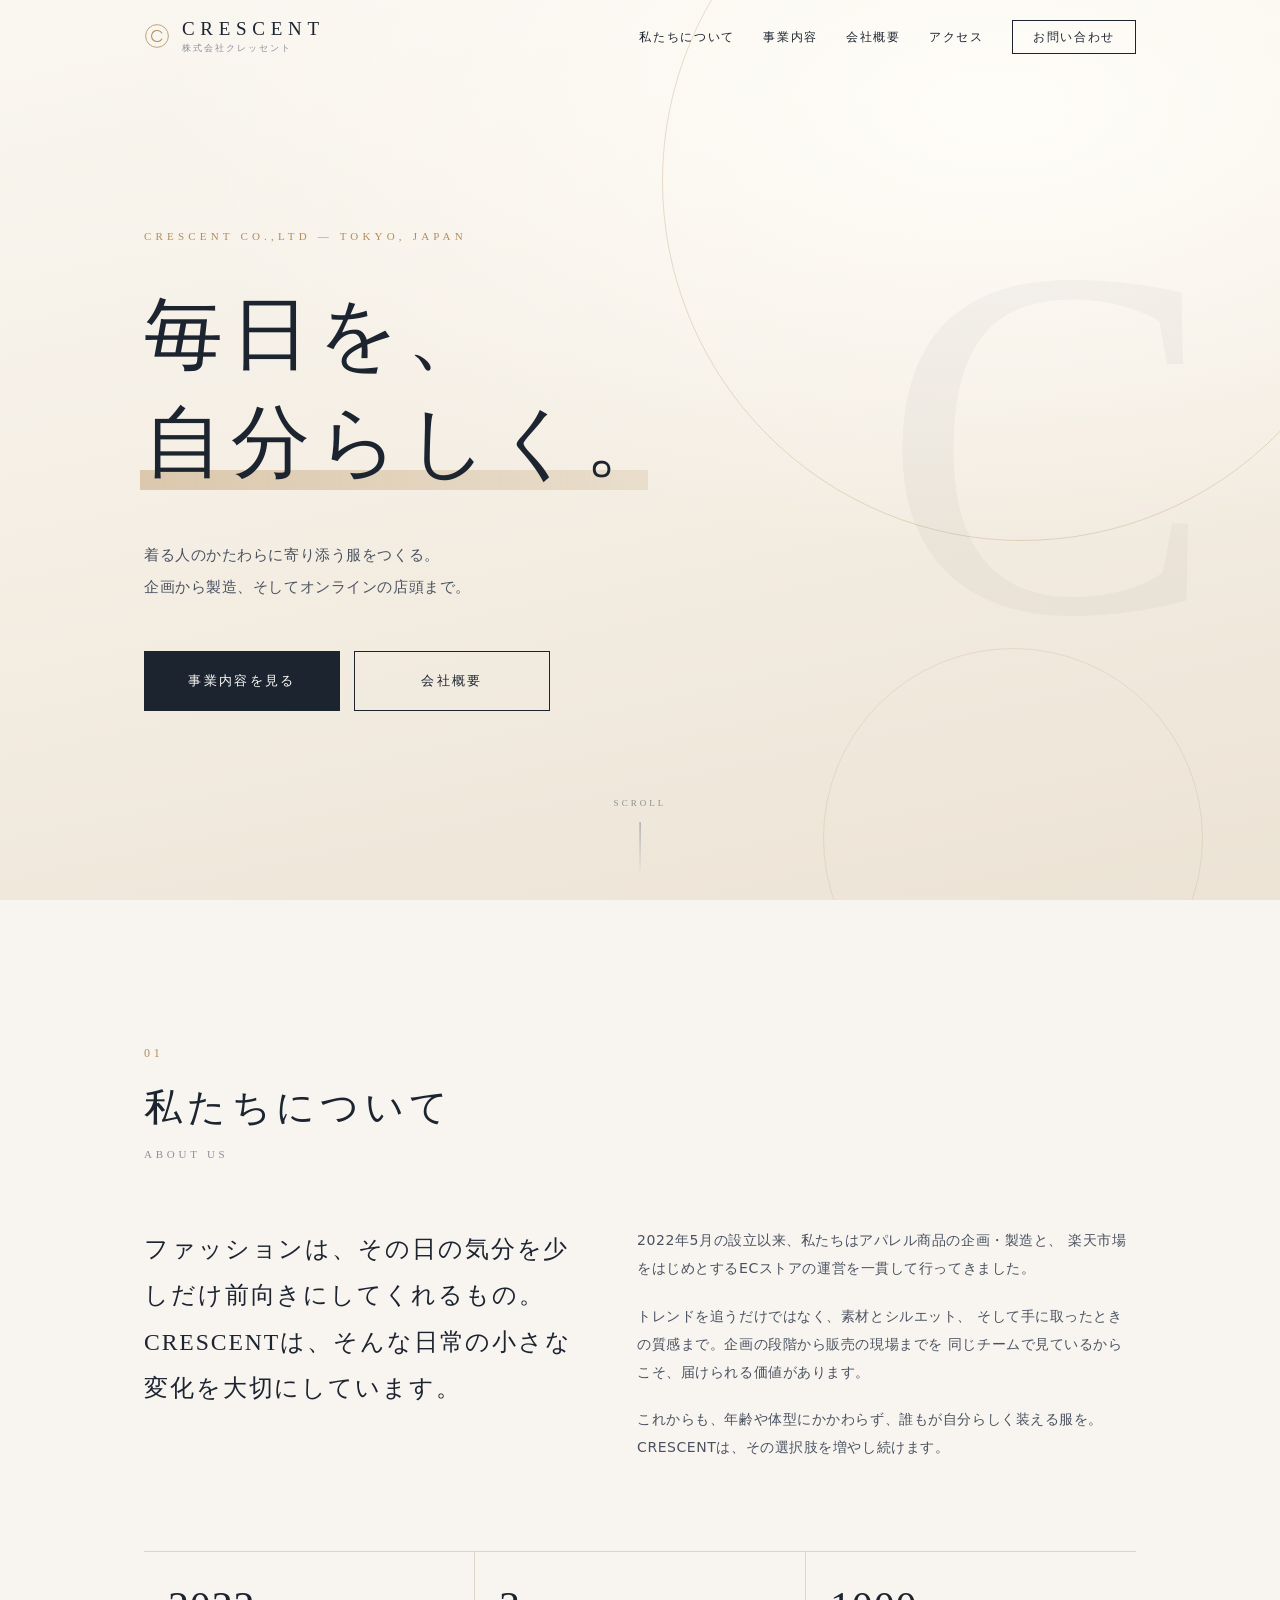
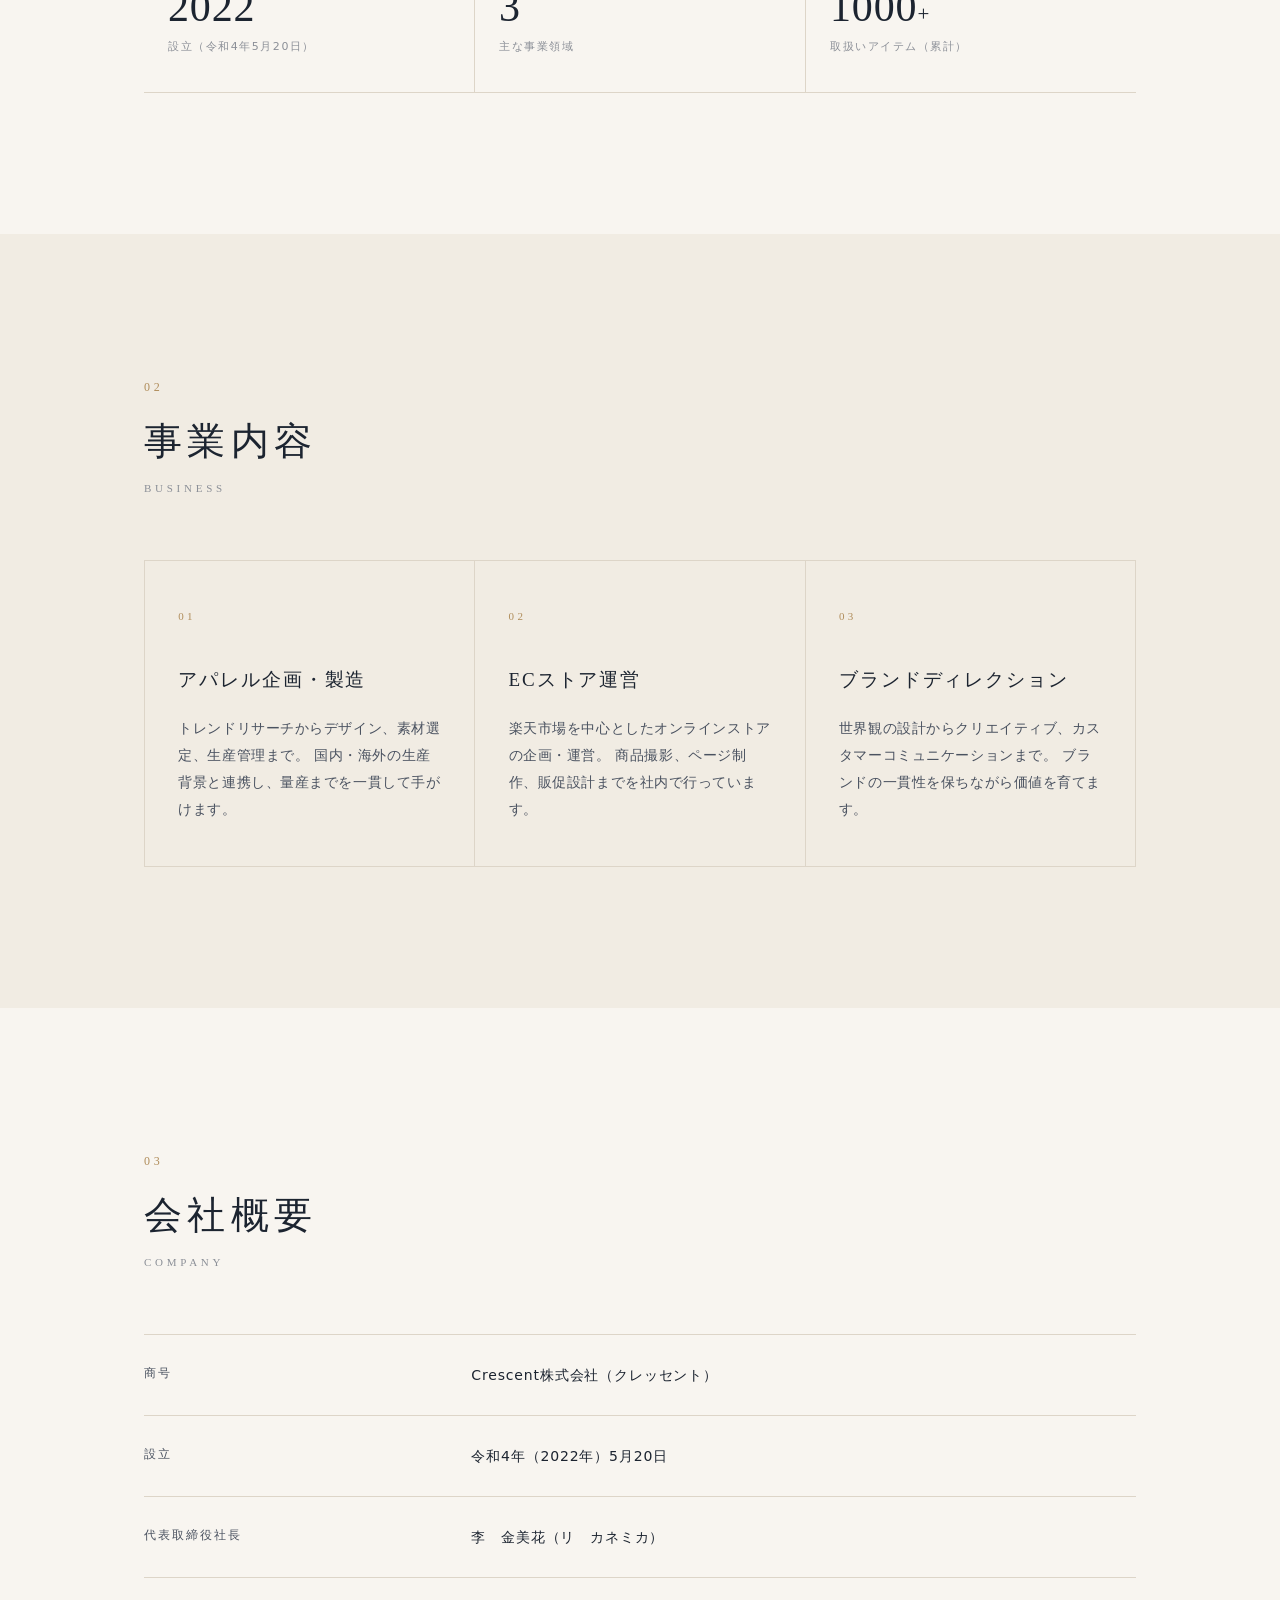
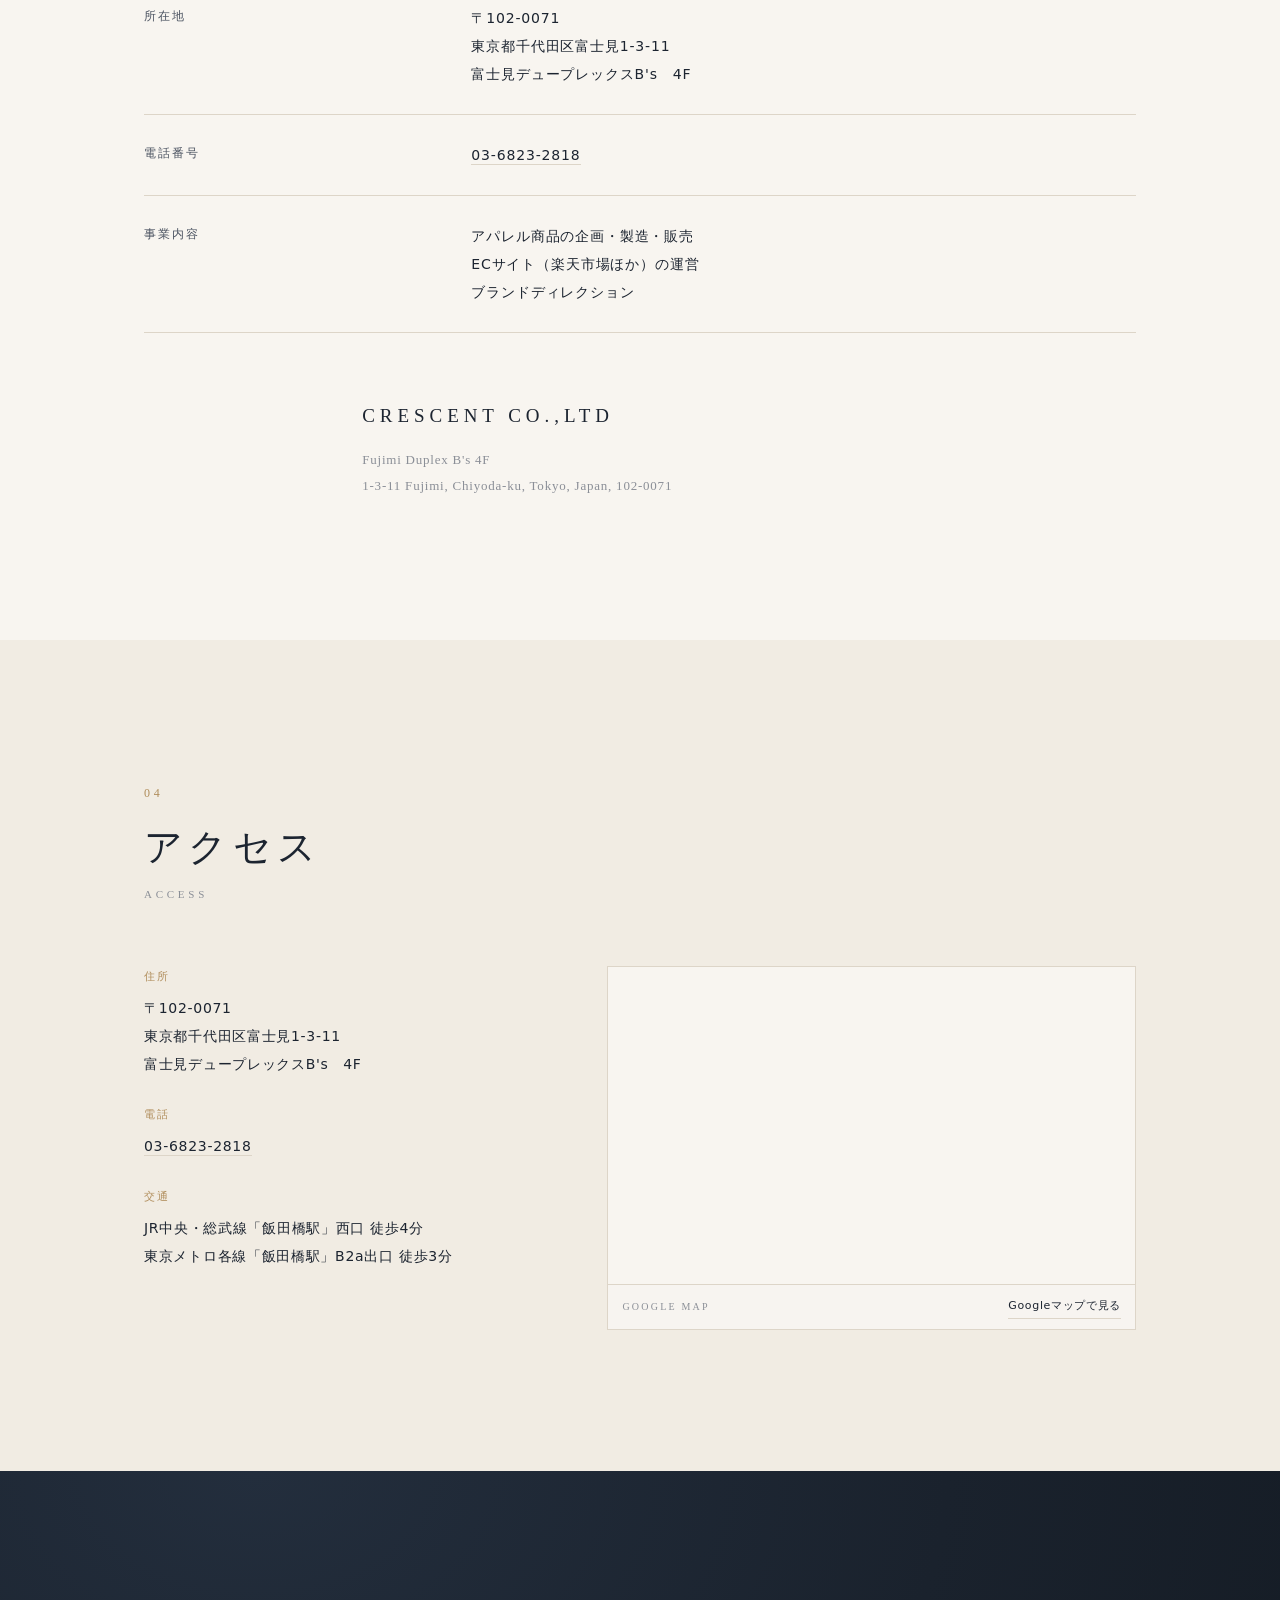
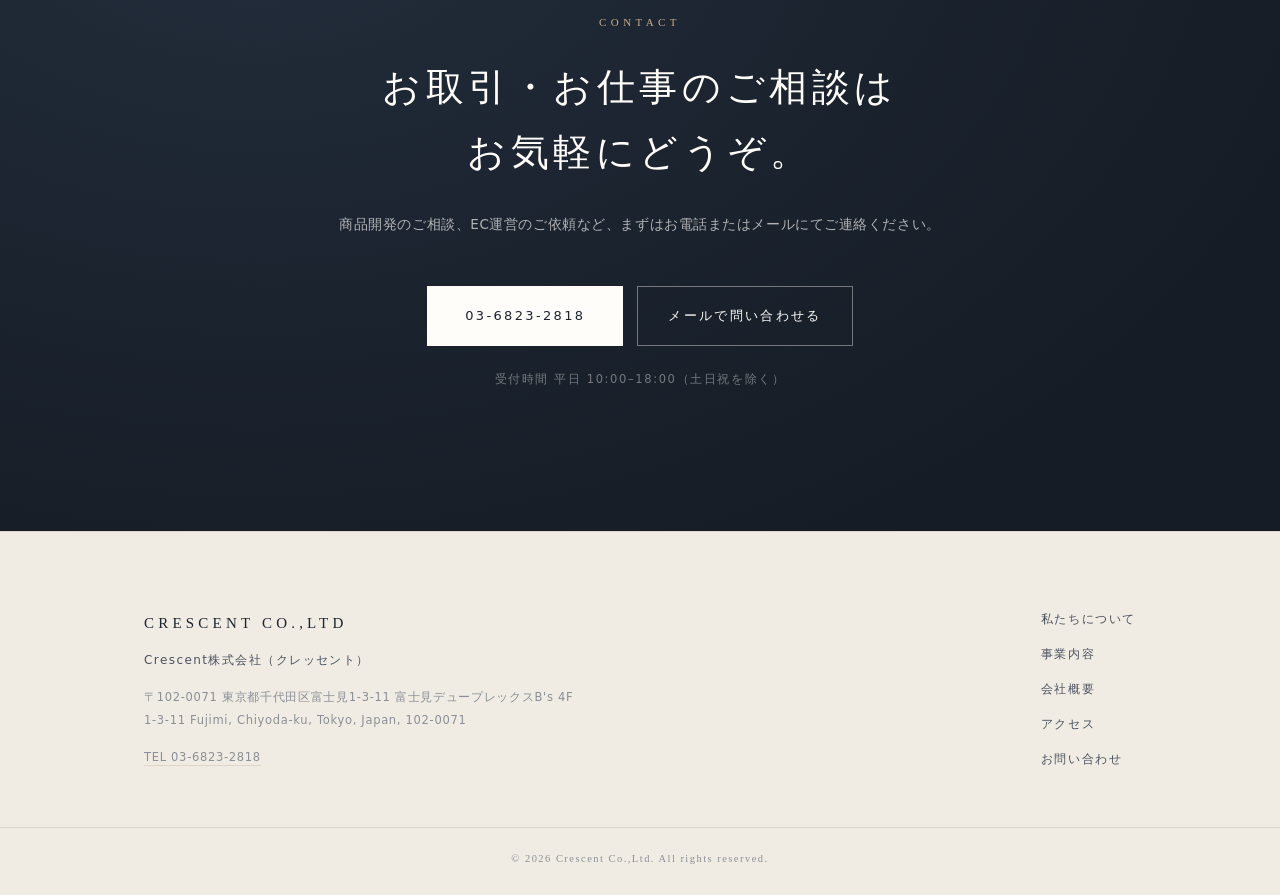
==== aki-work/company-site/index.html @ 6db498a2 "up" ====
<!DOCTYPE html>
<html lang="ja" class="no-js">
<head>
<meta charset="UTF-8">
<meta name="viewport" content="width=device-width, initial-scale=1">
<title>CRESCENT株式会社｜毎日を、自分らしく。</title>
<meta name="description" content="CRESCENT株式会社（クレッセント）は、アパレル商品の企画・製造からEC運営までを一貫して手がける東京都千代田区の企業です。">
<meta name="format-detection" content="telephone=no">
<meta name="theme-color" content="#f8f5f0">
<meta property="og:type" content="website">
<meta property="og:title" content="CRESCENT株式会社｜毎日を、自分らしく。">
<meta property="og:description" content="アパレル企画・製造からEC運営まで。CRESCENT株式会社のコーポレートサイト。">
<meta property="og:image" content="assets/img/ogp.jpg">
<meta property="og:locale" content="ja_JP">
<meta name="twitter:card" content="summary_large_image">
<link rel="icon" href="assets/img/favicon.svg" type="image/svg+xml">
<link rel="stylesheet" href="assets/css/style.css">
<script>document.documentElement.classList.remove("no-js");document.documentElement.classList.add("js");</script>
<script type="application/ld+json">
{
  "@context": "https://schema.org",
  "@type": "Organization",
  "name": "Crescent株式会社",
  "alternateName": "CRESCENT CO.,LTD",
  "url": "https://example.com/",
  "logo": "assets/img/logo.svg",
  "foundingDate": "2022-05-20",
  "founder": { "@type": "Person", "name": "李 金美花" },
  "telephone": "+81-3-6823-2818",
  "address": {
    "@type": "PostalAddress",
    "postalCode": "102-0071",
    "addressRegion": "東京都",
    "addressLocality": "千代田区",
    "streetAddress": "富士見1-3-11 富士見デュープレックスB's 4F",
    "addressCountry": "JP"
  }
}
</script>
</head>
<body>
<a class="skip-link" href="#main">本文へスキップ</a>

<!-- ============ HEADER ============ -->
<header class="site-header" id="js-header">
  <div class="site-header__inner">
    <a class="brand" href="#top" aria-label="CRESCENT トップへ">
      <span class="brand__mark" aria-hidden="true">
        <svg viewBox="0 0 40 40" width="26" height="26" fill="none">
          <circle cx="20" cy="20" r="17.5" stroke="currentColor" stroke-width="1.2"/>
          <path d="M27.5 24.5a8.6 8.6 0 1 1 0-9" stroke="currentColor" stroke-width="1.6" stroke-linecap="round"/>
        </svg>
      </span>
      <span class="brand__text">
        <span class="brand__latin">CRESCENT</span>
        <span class="brand__ja">株式会社クレッセント</span>
      </span>
    </a>

    <nav class="nav" id="js-nav" aria-label="メインメニュー">
      <ul class="nav__list">
        <li><a href="#about"><span class="nav__num">01</span>私たちについて</a></li>
        <li><a href="#business"><span class="nav__num">02</span>事業内容</a></li>
        <li><a href="#company"><span class="nav__num">03</span>会社概要</a></li>
        <li><a href="#access"><span class="nav__num">04</span>アクセス</a></li>
        <li><a class="nav__cta" href="#contact">お問い合わせ</a></li>
      </ul>
    </nav>

    <button class="burger" id="js-burger" aria-label="メニューを開く" aria-expanded="false" aria-controls="js-nav">
      <span></span><span></span>
    </button>
  </div>
</header>

<main id="main">

  <!-- ============ HERO ============ -->
  <section class="hero" id="top">
    <div class="hero__bg" aria-hidden="true">
      <span class="hero__circle hero__circle--1"></span>
      <span class="hero__circle hero__circle--2"></span>
      <span class="hero__monogram">C</span>
    </div>

    <div class="hero__inner">
      <p class="hero__eyebrow" data-reveal>CRESCENT CO.,LTD — TOKYO, JAPAN</p>
      <h1 class="hero__title" data-reveal>
        毎日を、<br><span class="hl">自分らしく。</span>
      </h1>
      <p class="hero__lead" data-reveal>
        着る人のかたわらに寄り添う服をつくる。<br>
        企画から製造、そしてオンラインの店頭まで。
      </p>
      <div class="hero__actions" data-reveal>
        <a class="btn btn--primary" href="#business">事業内容を見る</a>
        <a class="btn btn--ghost" href="#company">会社概要</a>
      </div>
    </div>

    <a class="hero__scroll" href="#about" aria-label="スクロール">
      <span>SCROLL</span><i aria-hidden="true"></i>
    </a>
  </section>

  <!-- ============ ABOUT ============ -->
  <section class="section" id="about">
    <div class="wrap">
      <div class="section__head">
        <p class="section__num" data-reveal>01</p>
        <h2 class="section__title" data-reveal>私たちについて<small>ABOUT US</small></h2>
      </div>

      <div class="about">
        <p class="about__lead" data-reveal>
          ファッションは、その日の気分を少しだけ前向きにしてくれるもの。<br>
          CRESCENTは、そんな日常の小さな変化を大切にしています。
        </p>
        <div class="about__body" data-reveal>
          <p>
            2022年5月の設立以来、私たちはアパレル商品の企画・製造と、
            楽天市場をはじめとするECストアの運営を一貫して行ってきました。
          </p>
          <p>
            トレンドを追うだけではなく、素材とシルエット、
            そして手に取ったときの質感まで。企画の段階から販売の現場までを
            同じチームで見ているからこそ、届けられる価値があります。
          </p>
          <p>
            これからも、年齢や体型にかかわらず、誰もが自分らしく装える服を。
            CRESCENTは、その選択肢を増やし続けます。
          </p>
        </div>
      </div>

      <ul class="stats" data-reveal>
        <li><span class="stats__num">2022</span><span class="stats__label">設立（令和4年5月20日）</span></li>
        <li><span class="stats__num">3</span><span class="stats__label">主な事業領域</span></li>
        <li><span class="stats__num">1000<small>+</small></span><span class="stats__label">取扱いアイテム（累計）</span></li>
      </ul>
    </div>
  </section>

  <!-- ============ BUSINESS ============ -->
  <section class="section section--tint" id="business">
    <div class="wrap">
      <div class="section__head">
        <p class="section__num" data-reveal>02</p>
        <h2 class="section__title" data-reveal>事業内容<small>BUSINESS</small></h2>
      </div>

      <div class="cards">
        <article class="card" data-reveal>
          <p class="card__num">01</p>
          <h3 class="card__title">アパレル企画・製造</h3>
          <p class="card__text">
            トレンドリサーチからデザイン、素材選定、生産管理まで。
            国内・海外の生産背景と連携し、量産までを一貫して手がけます。
          </p>
        </article>

        <article class="card" data-reveal>
          <p class="card__num">02</p>
          <h3 class="card__title">ECストア運営</h3>
          <p class="card__text">
            楽天市場を中心としたオンラインストアの企画・運営。
            商品撮影、ページ制作、販促設計までを社内で行っています。
          </p>
        </article>

        <article class="card" data-reveal>
          <p class="card__num">03</p>
          <h3 class="card__title">ブランドディレクション</h3>
          <p class="card__text">
            世界観の設計からクリエイティブ、カスタマーコミュニケーションまで。
            ブランドの一貫性を保ちながら価値を育てます。
          </p>
        </article>
      </div>
    </div>
  </section>

  <!-- ============ COMPANY ============ -->
  <section class="section" id="company">
    <div class="wrap">
      <div class="section__head">
        <p class="section__num" data-reveal>03</p>
        <h2 class="section__title" data-reveal>会社概要<small>COMPANY</small></h2>
      </div>

      <div class="table-wrap" data-reveal>
        <table class="table">
          <tbody>
            <tr>
              <th scope="row">商号</th>
              <td>Crescent株式会社（クレッセント）</td>
            </tr>
            <tr>
              <th scope="row">設立</th>
              <td>令和4年（2022年）5月20日</td>
            </tr>
            <tr>
              <th scope="row">代表取締役社長</th>
              <td>李　金美花（リ　カネミカ）</td>
            </tr>
            <tr>
              <th scope="row">所在地</th>
              <td>
                〒102-0071<br>
                東京都千代田区富士見1-3-11<br>
                富士見デュープレックスB's　4F
              </td>
            </tr>
            <tr>
              <th scope="row">電話番号</th>
              <td><a class="link" href="tel:+81368232818">03-6823-2818</a></td>
            </tr>
            <tr>
              <th scope="row">事業内容</th>
              <td>
                アパレル商品の企画・製造・販売<br>
                ECサイト（楽天市場ほか）の運営<br>
                ブランドディレクション
              </td>
            </tr>
          </tbody>
        </table>
      </div>

      <div class="company-en" data-reveal>
        <p class="company-en__name">CRESCENT CO.,LTD</p>
        <p class="company-en__address">
          Fujimi Duplex B's 4F<br>
          1-3-11 Fujimi, Chiyoda-ku, Tokyo, Japan, 102-0071
        </p>
      </div>
    </div>
  </section>

  <!-- ============ ACCESS ============ -->
  <section class="section section--tint" id="access">
    <div class="wrap">
      <div class="section__head">
        <p class="section__num" data-reveal>04</p>
        <h2 class="section__title" data-reveal>アクセス<small>ACCESS</small></h2>
      </div>

      <div class="access">
        <div class="access__info" data-reveal>
          <dl class="access__dl">
            <dt>住所</dt>
            <dd>〒102-0071<br>東京都千代田区富士見1-3-11<br>富士見デュープレックスB's　4F</dd>
            <dt>電話</dt>
            <dd><a class="link" href="tel:+81368232818">03-6823-2818</a></dd>
            <dt>交通</dt>
            <dd>
              JR中央・総武線「飯田橋駅」西口 徒歩4分<br>
              東京メトロ各線「飯田橋駅」B2a出口 徒歩3分
            </dd>
          </dl>
        </div>

        <div class="access__map" data-reveal>
          <iframe
            title="Crescent株式会社 周辺地図"
            src="https://maps.google.com/maps?q=%E6%9D%B1%E4%BA%AC%E9%83%BD%E5%8D%83%E4%BB%A3%E7%94%B0%E5%8C%BA%E5%AF%8C%E5%A3%AB%E8%A6%8B1-3-11&z=16&output=embed"
            loading="lazy" referrerpolicy="no-referrer-when-downgrade"
            allowfullscreen></iframe>
          <div class="access__map-fallback">
            <span>GOOGLE MAP</span>
            <a class="link" href="https://maps.google.com/?q=%E6%9D%B1%E4%BA%AC%E9%83%BD%E5%8D%83%E4%BB%A3%E7%94%B0%E5%8C%BA%E5%AF%8C%E5%A3%AB%E8%A6%8B1-3-11" target="_blank" rel="noopener">Googleマップで見る</a>
          </div>
        </div>
      </div>
    </div>
  </section>

  <!-- ============ CONTACT ============ -->
  <section class="contact" id="contact">
    <div class="wrap">
      <p class="contact__eyebrow" data-reveal>CONTACT</p>
      <h2 class="contact__title" data-reveal>お取引・お仕事のご相談は<br>お気軽にどうぞ。</h2>
      <p class="contact__text" data-reveal>
        商品開発のご相談、EC運営のご依頼など、まずはお電話またはメールにてご連絡ください。
      </p>
      <div class="contact__actions" data-reveal>
        <a class="btn btn--primary" href="tel:+81368232818">03-6823-2818</a>
        <a class="btn btn--ghost" href="mailto:info@example.com">メールで問い合わせる</a>
      </div>
      <p class="contact__note" data-reveal>受付時間 平日 10:00–18:00（土日祝を除く）</p>
    </div>
  </section>

</main>

<!-- ============ FOOTER ============ -->
<footer class="site-footer">
  <div class="wrap site-footer__inner">
    <div class="site-footer__brand">
      <p class="site-footer__latin">CRESCENT CO.,LTD</p>
      <p class="site-footer__ja">Crescent株式会社（クレッセント）</p>
      <p class="site-footer__addr">
        〒102-0071 東京都千代田区富士見1-3-11 富士見デュープレックスB's 4F<br>
        1-3-11 Fujimi, Chiyoda-ku, Tokyo, Japan, 102-0071
      </p>
      <p class="site-footer__addr"><a class="link" href="tel:+81368232818">TEL 03-6823-2818</a></p>
    </div>

    <nav class="site-footer__nav" aria-label="フッターメニュー">
      <a href="#about">私たちについて</a>
      <a href="#business">事業内容</a>
      <a href="#company">会社概要</a>
      <a href="#access">アクセス</a>
      <a href="#contact">お問い合わせ</a>
    </nav>
  </div>
  <p class="site-footer__copy">© <span id="js-year">2025</span> Crescent Co.,Ltd. All rights reserved.</p>
</footer>

<script src="assets/js/main.js" defer></script>
</body>
</html>
---- aki-work/company-site/assets/css/style.css ----
/* =========================================================
   CRESCENT CO.,LTD — corporate site
   Design tokens
   ========================================================= */
:root{
  --ink:        #1c2430;          /* 文字・ロゴ（濃紺） */
  --ink-soft:   #4a5260;
  --ink-faint:  #8b8f97;
  --paper:      #f8f5f0;          /* 背景（温かいオフホワイト） */
  --paper-warm: #f1ece3;
  --line:       #ddd5c8;
  --gold:       #b08d5b;
  --gold-soft:  #cbb08a;
  --white:      #fffdfa;

  --serif-en: "Didot", "Bodoni 72", "Times New Roman", "Yu Mincho", serif;
  --serif-ja: "Hiragino Mincho ProN", "Yu Mincho", "YuMincho", "Noto Serif JP", serif;
  --sans-ja: "Hiragino Sans", "Hiragino Kaku Gothic ProN", "Yu Gothic", "Noto Sans JP",
             system-ui, -apple-system, "Segoe UI", sans-serif;

  --w: 1120px;                    /* コンテンツ幅 */
  --pad: clamp(20px, 5vw, 64px);
  --sec: clamp(72px, 11vw, 160px);
  --ease: cubic-bezier(.22,.61,.36,1);
}

/* ---------- reset ---------- */
*,*::before,*::after{ box-sizing:border-box; }
html{ scroll-behavior:smooth; -webkit-text-size-adjust:100%; }
body{
  margin:0;
  background:var(--paper);
  color:var(--ink);
  font-family:var(--sans-ja);
  font-size:clamp(14px, 1.05vw, 15.5px);
  line-height:2;
  letter-spacing:.04em;
  -webkit-font-smoothing:antialiased;
}
img,svg,iframe{ display:block; max-width:100%; }
h1,h2,h3,p,dl,dd,ul{ margin:0; }
ul{ padding:0; list-style:none; }
a{ color:inherit; text-decoration:none; }
::selection{ background:var(--gold-soft); color:var(--white); }

.skip-link{
  position:absolute; top:-100px; left:16px; z-index:200;
  padding:10px 18px; background:var(--ink); color:var(--white);
  transition:top .2s;
}
.skip-link:focus{ top:12px; }

/* ---------- layout ---------- */
.wrap{
  width:100%;
  max-width:var(--w);
  margin-inline:auto;
  padding-inline:var(--pad);
}
.section{ padding-block:var(--sec); }
.section--tint{ background:var(--paper-warm); }

.section__head{ margin-bottom:clamp(36px, 5vw, 72px); }
.section__num{
  font-family:var(--serif-en);
  font-size:12px;
  letter-spacing:.32em;
  color:var(--gold);
  margin-bottom:14px;
}
.section__title{
  font-family:var(--serif-ja);
  font-weight:400;
  font-size:clamp(24px, 3.1vw, 38px);
  letter-spacing:.14em;
  line-height:1.5;
}
.section__title small{
  display:block;
  font-family:var(--serif-en);
  font-size:11px;
  letter-spacing:.34em;
  color:var(--ink-faint);
  margin-top:10px;
}

/* ---------- buttons ---------- */
.btn{
  display:inline-flex;
  align-items:center;
  justify-content:center;
  gap:.6em;
  min-width:196px;
  padding:16px 30px;
  border:1px solid var(--ink);
  font-size:13px;
  letter-spacing:.18em;
  transition:background .35s var(--ease), color .35s var(--ease), border-color .35s var(--ease), transform .35s var(--ease);
}
.btn--primary{ background:var(--ink); color:var(--white); }
.btn--primary:hover{ background:var(--gold); border-color:var(--gold); transform:translateY(-2px); }
.btn--ghost{ background:transparent; color:var(--ink); }
.btn--ghost:hover{ background:var(--ink); color:var(--white); transform:translateY(-2px); }

.link{ border-bottom:1px solid var(--line); padding-bottom:1px; transition:border-color .3s, color .3s; }
.link:hover{ border-color:var(--gold); color:var(--gold); }

/* =========================================================
   HEADER
   ========================================================= */
.site-header{
  position:fixed; inset:0 0 auto 0; z-index:100;
  background:color-mix(in srgb, var(--paper) 0%, transparent);
  transition:background .4s var(--ease), box-shadow .4s var(--ease), backdrop-filter .4s;
}
.site-header.is-scrolled{
  background:rgba(248,245,240,.86);
  backdrop-filter:blur(14px) saturate(1.1);
  box-shadow:0 1px 0 rgba(28,36,48,.07);
}
.site-header__inner{
  max-width:var(--w); margin-inline:auto;
  padding:18px var(--pad);
  display:flex; align-items:center; justify-content:space-between; gap:24px;
  transition:padding .4s var(--ease);
}
.site-header.is-scrolled .site-header__inner{ padding-block:12px; }

.brand{ display:flex; align-items:center; gap:12px; }
.brand__mark{ color:var(--gold); display:flex; }
.brand__text{ display:flex; flex-direction:column; line-height:1.15; }
.brand__latin{
  font-family:var(--serif-en);
  font-size:19px; letter-spacing:.30em;
}
.brand__ja{
  font-size:9px; letter-spacing:.22em; color:var(--ink-faint); margin-top:3px;
}

.nav__list{ display:flex; align-items:center; gap:clamp(18px, 2.2vw, 34px); }
.nav__list a{
  position:relative;
  font-size:12px; letter-spacing:.14em;
  padding-block:6px;
  transition:color .3s;
}
.nav__num{
  display:none;
  font-family:var(--serif-en); font-size:9px; color:var(--gold);
  margin-right:6px; letter-spacing:.1em;
}
.nav__list a::after{
  content:""; position:absolute; left:0; bottom:0;
  width:100%; height:1px; background:var(--gold);
  transform:scaleX(0); transform-origin:right;
  transition:transform .45s var(--ease);
}
.nav__list a:hover::after{ transform:scaleX(1); transform-origin:left; }
.nav__cta{
  border:1px solid var(--ink);
  padding:9px 20px !important;
  transition:background .3s, color .3s;
}
.nav__cta::after{ display:none; }
.nav__cta:hover{ background:var(--ink); color:var(--white); }

.burger{
  display:none;
  width:44px; height:44px; padding:0;
  background:none; border:0; cursor:pointer;
  position:relative;
}
.burger span{
  position:absolute; left:12px; width:20px; height:1px; background:var(--ink);
  transition:transform .4s var(--ease), opacity .3s;
}
.burger span:nth-child(1){ top:19px; }
.burger span:nth-child(2){ top:25px; }
.burger[aria-expanded="true"] span:nth-child(1){ transform:translateY(3px) rotate(24deg); }
.burger[aria-expanded="true"] span:nth-child(2){ transform:translateY(-3px) rotate(-24deg); }

/* =========================================================
   HERO
   ========================================================= */
.hero{
  position:relative;
  min-height:100svh;
  display:flex; align-items:center;
  padding-top:clamp(90px, 14vh, 150px);
  padding-bottom:clamp(70px, 10vh, 120px);
  overflow:hidden;
  background:
    radial-gradient(120% 90% at 78% 12%, #fffdf8 0%, rgba(255,253,248,0) 55%),
    linear-gradient(168deg, #faf7f1 0%, #f3ece1 58%, #ece3d5 100%);
}
.hero__bg{ position:absolute; inset:0; pointer-events:none; }
.hero__circle{
  position:absolute; border-radius:50%;
  border:1px solid rgba(176,141,91,.28);
}
.hero__circle--1{ width:min(58vw,720px); aspect-ratio:1; right:-8vw; top:-14vw; }
.hero__circle--2{ width:min(30vw,380px); aspect-ratio:1; right:6vw; bottom:-10vw; border-color:rgba(176,141,91,.18); }
.hero__monogram{
  position:absolute;
  right:clamp(2vw, 5vw, 9vw);
  top:50%; translate:0 -52%;
  font-family:var(--serif-en);
  font-size:min(46vw, 500px);
  line-height:.8;
  color:rgba(28,36,48,.035);
  user-select:none;
}

.hero__inner{
  position:relative;
  width:100%; max-width:var(--w); margin-inline:auto;
  padding-inline:var(--pad);
}
.hero__eyebrow{
  font-family:var(--serif-en);
  font-size:11px; letter-spacing:.38em;
  color:var(--gold);
  margin-bottom:clamp(20px, 3vw, 34px);
}
.hero__title{
  font-family:var(--serif-ja);
  font-weight:400;
  font-size:clamp(34px, 6.2vw, 82px);
  line-height:1.36;
  letter-spacing:.10em;
  margin-bottom:clamp(24px, 3.4vw, 44px);
}
.hero__title .hl{
  position:relative;
  display:inline-block;
  white-space:nowrap;
  z-index:0;
}
.hero__title .hl::after{
  content:"";
  position:absolute; left:-.05em; right:.30em; bottom:.08em; height:.26em;
  background:linear-gradient(90deg, rgba(203,176,138,.62), rgba(203,176,138,.26));
  z-index:-1;
}
.hero__lead{
  color:var(--ink-soft);
  font-size:clamp(13px, 1.25vw, 15px);
  line-height:2.1;
  margin-bottom:clamp(30px, 4vw, 48px);
}
.hero__actions{ display:flex; flex-wrap:wrap; gap:14px; }

.hero__scroll{
  position:absolute; left:50%; bottom:26px; translate:-50% 0;
  display:flex; flex-direction:column; align-items:center; gap:10px;
  font-family:var(--serif-en); font-size:9px; letter-spacing:.34em; color:var(--ink-faint);
}
.hero__scroll i{
  width:1px; height:52px; background:linear-gradient(var(--ink-faint), transparent);
  animation:scrollLine 2.4s var(--ease) infinite;
}
@keyframes scrollLine{
  0%{ transform:scaleY(.2); transform-origin:top; opacity:0; }
  40%{ transform:scaleY(1); opacity:1; }
  100%{ transform:scaleY(1); transform-origin:bottom; opacity:0; }
}

/* =========================================================
   ABOUT
   ========================================================= */
.about{
  display:grid;
  grid-template-columns:minmax(0,.86fr) minmax(0,1fr);
  gap:clamp(28px, 5vw, 80px);
  align-items:start;
}
.about__lead{
  font-family:var(--serif-ja);
  font-size:clamp(17px, 1.85vw, 24px);
  line-height:1.95;
  letter-spacing:.08em;
}
.about__body p + p{ margin-top:1.4em; }
.about__body{ color:var(--ink-soft); }

.stats{
  display:grid;
  grid-template-columns:repeat(3, minmax(0,1fr));
  gap:1px;
  background:var(--line);
  border-block:1px solid var(--line);
  margin-top:clamp(48px, 7vw, 96px);
}
.stats li{
  background:var(--paper);
  padding:clamp(22px, 3vw, 34px) clamp(14px, 2vw, 24px);
  display:flex; flex-direction:column; gap:8px;
}
.stats__num{
  font-family:var(--serif-en);
  font-size:clamp(26px, 3.4vw, 42px);
  line-height:1;
  letter-spacing:.02em;
}
.stats__num small{ font-size:.5em; }
.stats__label{ font-size:11px; letter-spacing:.14em; color:var(--ink-faint); }

/* =========================================================
   BUSINESS
   ========================================================= */
.cards{
  display:grid;
  grid-template-columns:repeat(3, minmax(0,1fr));
  gap:1px; background:var(--line);
  border:1px solid var(--line);
}
.card{
  background:var(--paper-warm);
  padding:clamp(26px, 3.4vw, 44px) clamp(20px, 2.6vw, 34px);
  transition:background .45s var(--ease), transform .45s var(--ease);
}
.card:hover{ background:var(--white); }
.card__num{
  font-family:var(--serif-en); font-size:11px; letter-spacing:.3em;
  color:var(--gold); margin-bottom:clamp(18px, 3vw, 34px);
}
.card__title{
  font-family:var(--serif-ja); font-weight:400;
  font-size:clamp(16px, 1.5vw, 19px);
  letter-spacing:.10em;
  margin-bottom:16px;
}
.card__text{ color:var(--ink-soft); font-size:13.5px; line-height:2; }

/* =========================================================
   COMPANY TABLE
   ========================================================= */
.table-wrap{ border-top:1px solid var(--line); }
.table{ width:100%; border-collapse:collapse; }
.table th,.table td{
  text-align:left; vertical-align:top;
  padding:clamp(16px, 2.4vw, 26px) 0;
  border-bottom:1px solid var(--line);
  font-weight:400;
}
.table th{
  width:clamp(120px, 22%, 220px);
  font-size:12px; letter-spacing:.16em; color:var(--ink-soft);
  padding-right:24px;
}
.table td{ letter-spacing:.06em; }

.company-en{
  margin-top:clamp(36px, 5vw, 64px);
  padding-left:clamp(0px, 22%, 240px);
}
.company-en__name{
  font-family:var(--serif-en);
  font-size:clamp(15px, 1.5vw, 19px);
  letter-spacing:.26em;
  margin-bottom:12px;
}
.company-en__address{
  font-family:var(--serif-en);
  font-size:13px; letter-spacing:.06em; line-height:2;
  color:var(--ink-faint);
}

/* =========================================================
   ACCESS
   ========================================================= */
.access{
  display:grid;
  grid-template-columns:minmax(0,.78fr) minmax(0,1fr);
  gap:clamp(28px, 4vw, 60px);
  align-items:start;
}
.access__dl dt{
  font-size:11px; letter-spacing:.18em; color:var(--gold);
  margin-bottom:6px;
}
.access__dl dd{
  margin:0 0 26px; line-height:2; letter-spacing:.05em;
}
.access__map{
  position:relative;
  aspect-ratio:16/11;
  background:var(--paper);
  border:1px solid var(--line);
  overflow:hidden;
}
.access__map iframe{
  position:absolute; inset:0;
  width:100%; height:100%;
  border:0;
  filter:grayscale(.36) contrast(.96) sepia(.12);
}
/* マップが読み込めない環境でも枠が壊れて見えないように */
.access__map-fallback{
  position:absolute; left:0; right:0; bottom:0;
  display:flex; align-items:center; justify-content:space-between;
  gap:12px;
  padding:10px 14px;
  background:rgba(248,245,240,.92);
  border-top:1px solid var(--line);
  font-family:var(--serif-en);
  font-size:10px; letter-spacing:.22em; color:var(--ink-faint);
}
.access__map-fallback a{
  font-family:var(--sans-ja); font-size:11px; letter-spacing:.06em; color:var(--ink);
  border-bottom:1px solid var(--line);
}
.access__map-fallback a:hover{ border-color:var(--gold); color:var(--gold); }

/* =========================================================
   CONTACT
   ========================================================= */
.contact{
  padding-block:var(--sec);
  background:
    radial-gradient(90% 120% at 20% 0%, #232e3d 0%, #1a222d 60%, #151c25 100%);
  color:var(--white);
  text-align:center;
}
.contact__eyebrow{
  font-family:var(--serif-en); font-size:11px; letter-spacing:.4em;
  color:var(--gold-soft); margin-bottom:22px;
}
.contact__title{
  font-family:var(--serif-ja); font-weight:400;
  font-size:clamp(22px, 3.2vw, 38px);
  line-height:1.7; letter-spacing:.12em;
}
.contact__text{
  color:rgba(255,253,250,.66);
  margin-top:26px; font-size:13.5px;
}
.contact__actions{
  display:flex; flex-wrap:wrap; gap:14px; justify-content:center;
  margin-top:clamp(30px, 4vw, 48px);
}
.contact .btn--primary{ background:var(--white); color:var(--ink); border-color:var(--white); }
.contact .btn--primary:hover{ background:var(--gold); border-color:var(--gold); color:var(--white); }
.contact .btn--ghost{ border-color:rgba(255,253,250,.4); color:var(--white); }
.contact .btn--ghost:hover{ background:var(--white); color:var(--ink); border-color:var(--white); }
.contact__note{
  margin-top:22px; font-size:11.5px; letter-spacing:.14em;
  color:rgba(255,253,250,.4);
}

/* =========================================================
   FOOTER
   ========================================================= */
.site-footer{
  background:var(--paper-warm);
  border-top:1px solid var(--line);
  padding-top:clamp(48px, 6vw, 76px);
}
.site-footer__inner{
  display:flex; justify-content:space-between; gap:clamp(28px, 5vw, 80px);
  flex-wrap:wrap;
  padding-bottom:clamp(34px, 5vw, 56px);
}
.site-footer__latin{
  font-family:var(--serif-en);
  font-size:15px; letter-spacing:.28em;
  margin-bottom:10px;
}
.site-footer__ja{ font-size:12px; letter-spacing:.12em; color:var(--ink-soft); }
.site-footer__addr{
  font-size:11.5px; line-height:2; color:var(--ink-faint);
  letter-spacing:.06em; margin-top:14px;
}
.site-footer__nav{
  display:flex; flex-direction:column; gap:12px;
  font-size:11.5px; letter-spacing:.14em; color:var(--ink-soft);
}
.site-footer__nav a:hover{ color:var(--gold); }
.site-footer__copy{
  border-top:1px solid var(--line);
  padding:20px var(--pad) 26px;
  text-align:center;
  font-family:var(--serif-en);
  font-size:10.5px; letter-spacing:.14em;
  color:var(--ink-faint);
}

/* =========================================================
   REVEAL
   ========================================================= */
/* JS 有効時のみアニメーション（JS 無効でも内容は必ず見える） */
.js [data-reveal]{
  opacity:0;
  translate:0 22px;
  transition:opacity 1s var(--ease), translate 1s var(--ease);
}
.js [data-reveal].is-in{ opacity:1; translate:0 0; }
/* ヒーローは読み込み時に順に出す */
.js .hero [data-reveal]{ animation:heroIn 1.1s var(--ease) both; }
.js .hero [data-reveal]:nth-child(1){ animation-delay:.10s; }
.js .hero [data-reveal]:nth-child(2){ animation-delay:.22s; }
.js .hero [data-reveal]:nth-child(3){ animation-delay:.34s; }
.js .hero [data-reveal]:nth-child(4){ animation-delay:.46s; }
@keyframes heroIn{
  from{ opacity:0; transform:translateY(26px); }
  to{ opacity:1; transform:translateY(0); }
}
@media (prefers-reduced-motion: reduce){
  html{ scroll-behavior:auto; }
  [data-reveal]{ opacity:1 !important; translate:none !important; transition:none !important; }
  .hero__scroll i{ animation:none; }
}

/* =========================================================
   RESPONSIVE
   ========================================================= */
@media (max-width: 980px){
  .about{ grid-template-columns:1fr; }
  .access{ grid-template-columns:1fr; }
  .cards{ grid-template-columns:1fr; }
  .company-en{ padding-left:0; border-left:0; }
}

@media (max-width: 760px){
  .nav{
    position:fixed; inset:0 0 auto 0;
    top:0; padding:clamp(84px, 16vh, 120px) var(--pad) 40px;
    background:rgba(248,245,240,.97);
    backdrop-filter:blur(18px);
    transform:translateY(-100%);
    transition:transform .55s var(--ease);
    box-shadow:0 12px 40px rgba(28,36,48,.08);
  }
  .nav.is-open{ transform:translateY(0); }
  .nav__list{ flex-direction:column; align-items:flex-start; gap:0; }
  .nav__list li{ width:100%; border-bottom:1px solid var(--line); }
  .nav__list a{ display:block; padding:18px 0; font-size:14px; }
  .nav__num{ display:inline; }
  .nav__cta{ border:0; padding:18px 0 !important; }
  .nav__cta:hover{ background:none; color:var(--gold); }
  .burger{ display:block; }
  body.is-locked{ overflow:hidden; }

  .brand__latin{ font-size:16px; letter-spacing:.24em; }
  .stats{ grid-template-columns:1fr; }
  .stats li{ flex-direction:row; align-items:baseline; justify-content:space-between; }
  .table th{ width:104px; font-size:11px; }
  .hero__scroll{ display:none; }
  .btn{ min-width:0; flex:1 1 auto; padding:15px 20px; }
  .site-footer__inner{ flex-direction:column; }
  .site-footer__nav{ flex-direction:row; flex-wrap:wrap; gap:8px 20px; }

  /* スマホではモノグラムを控えめに */
  .hero__monogram{ font-size:min(64vw, 300px); right:-6vw; color:rgba(28,36,48,.028); }
  .hero__circle--1{ width:78vw; right:-24vw; top:-8vw; }
}
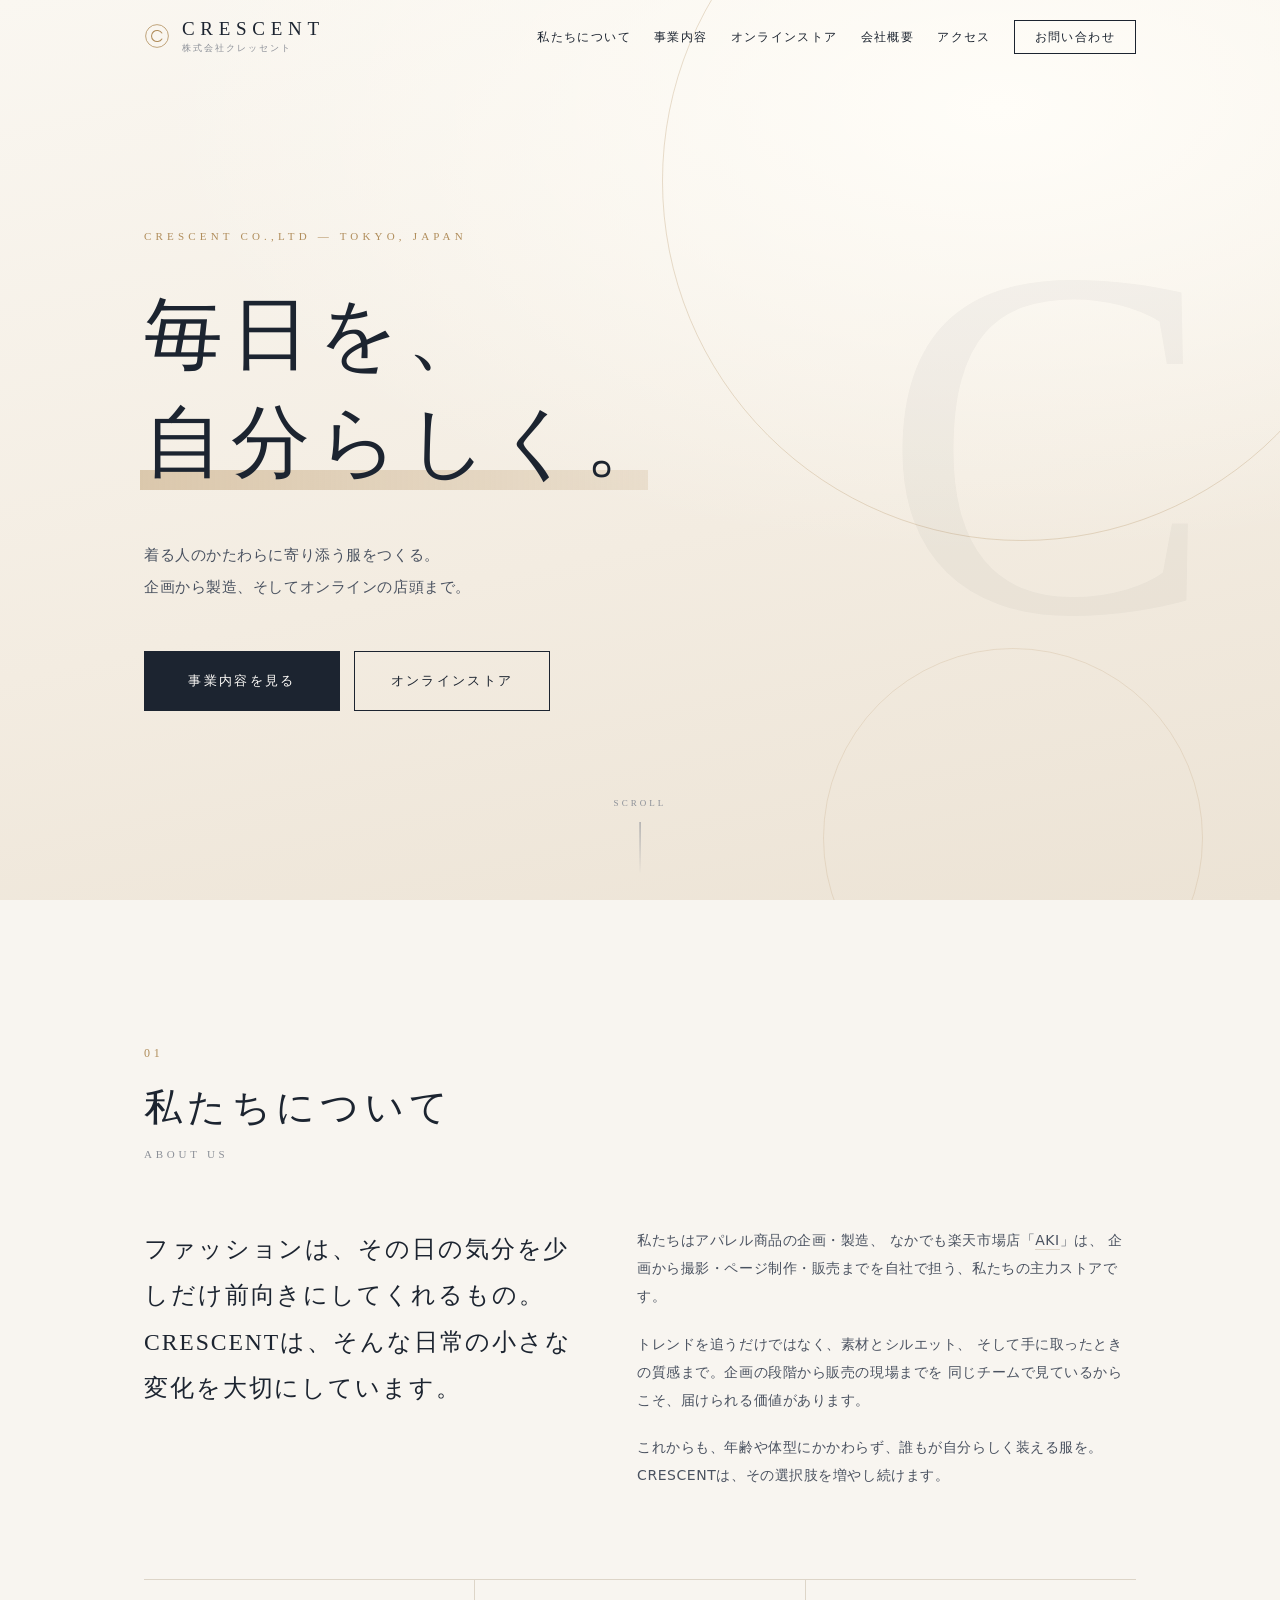
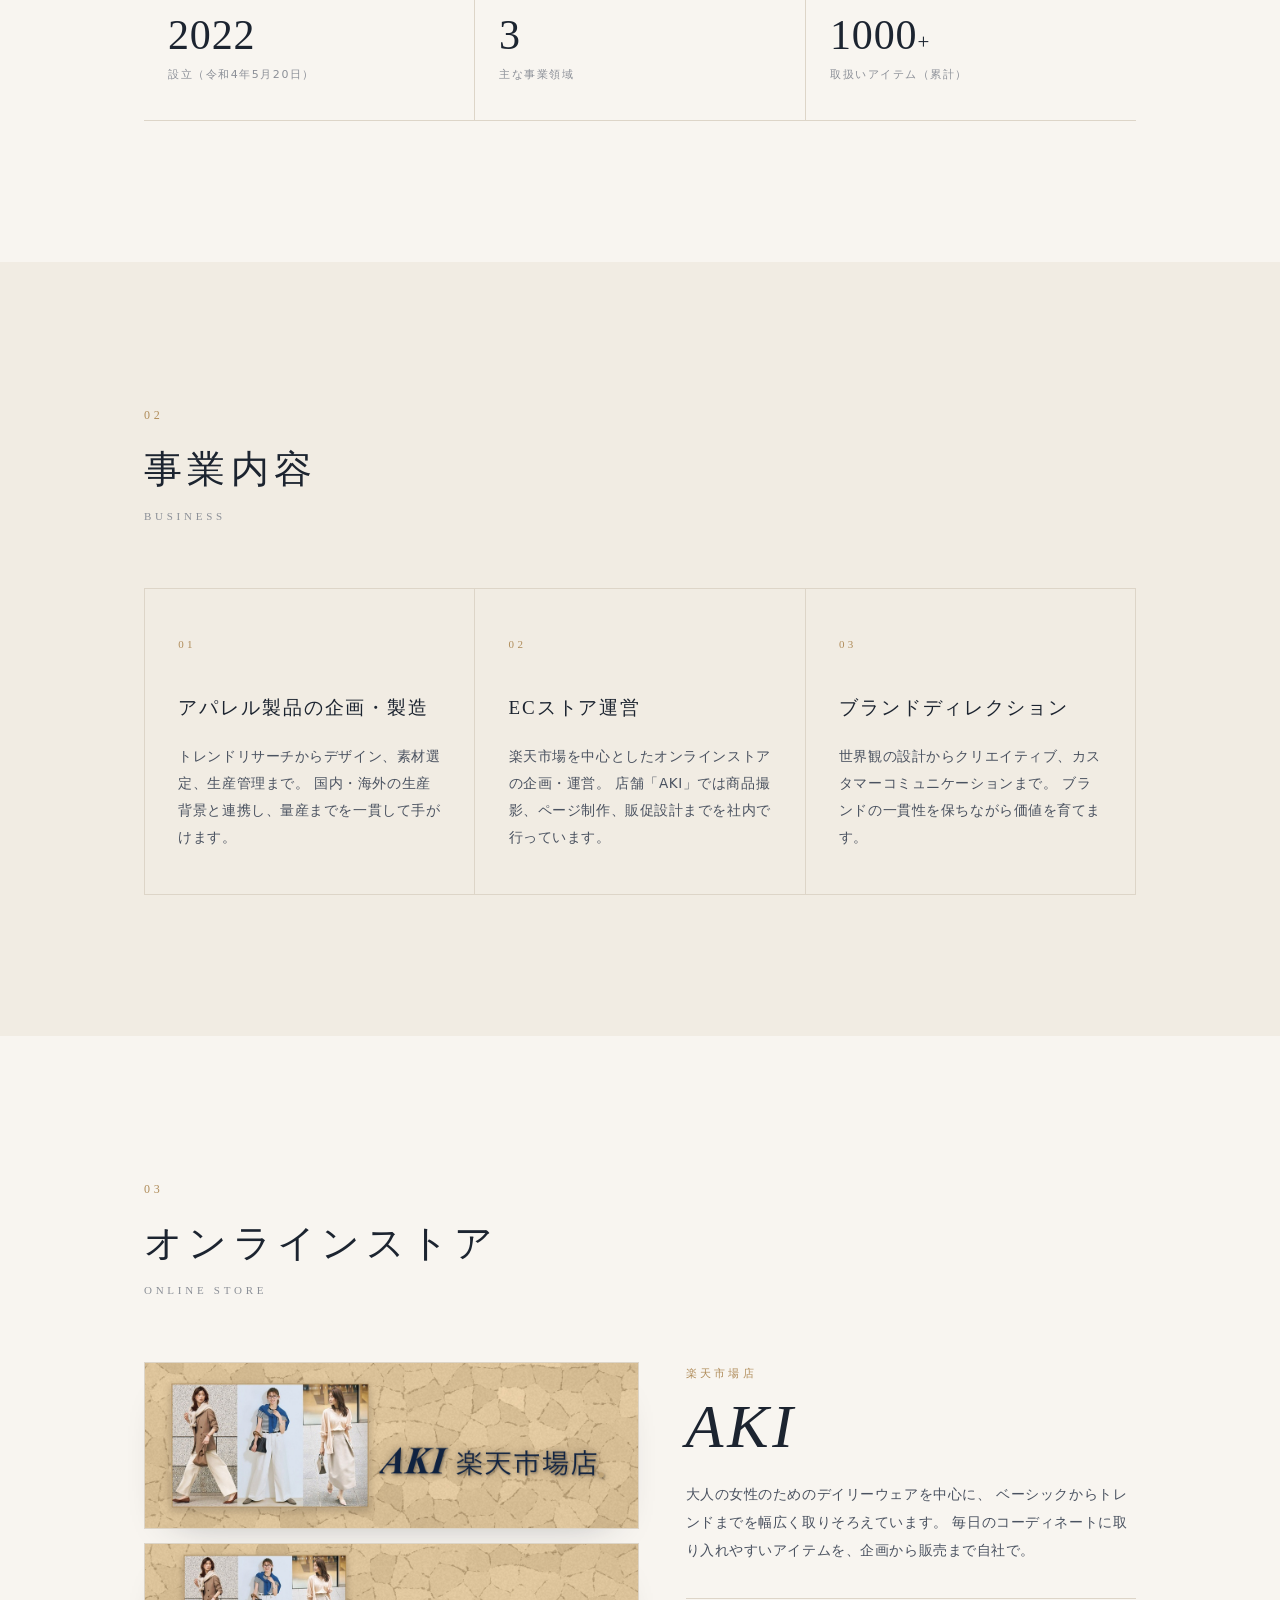
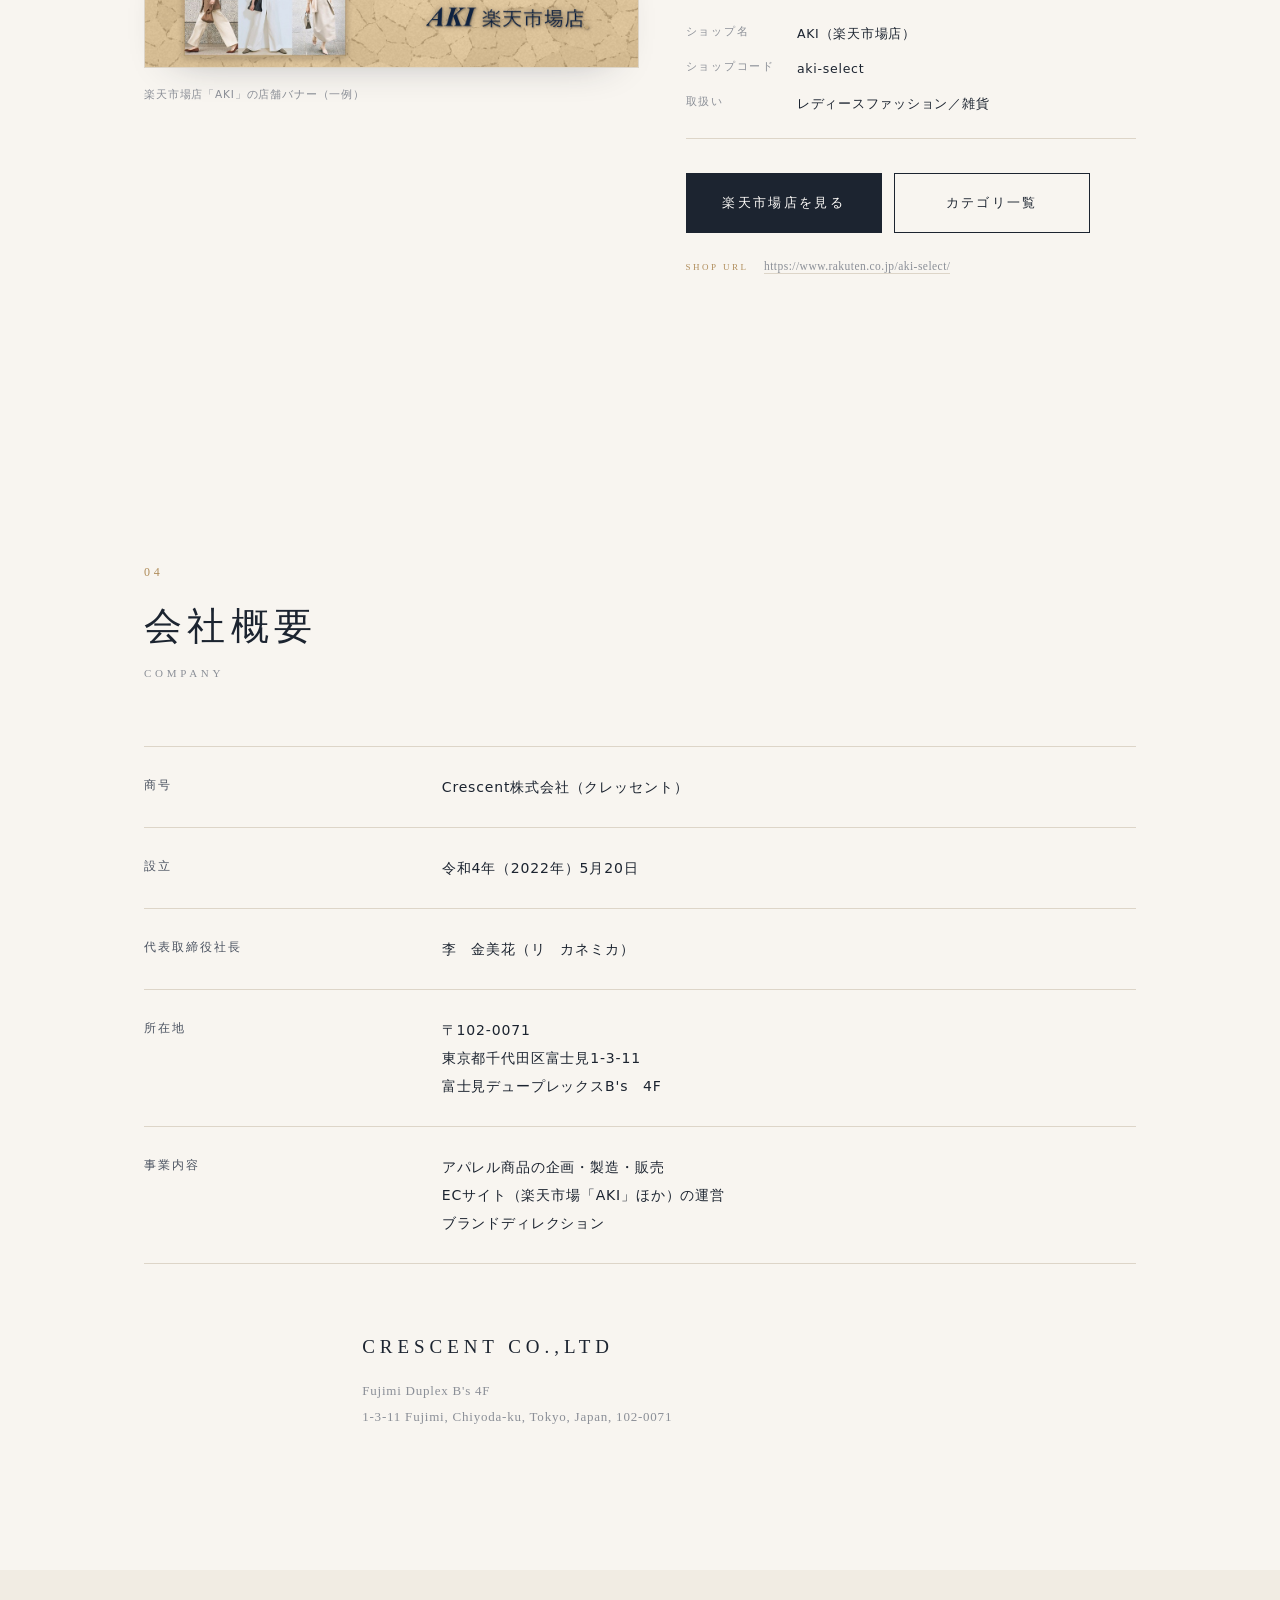
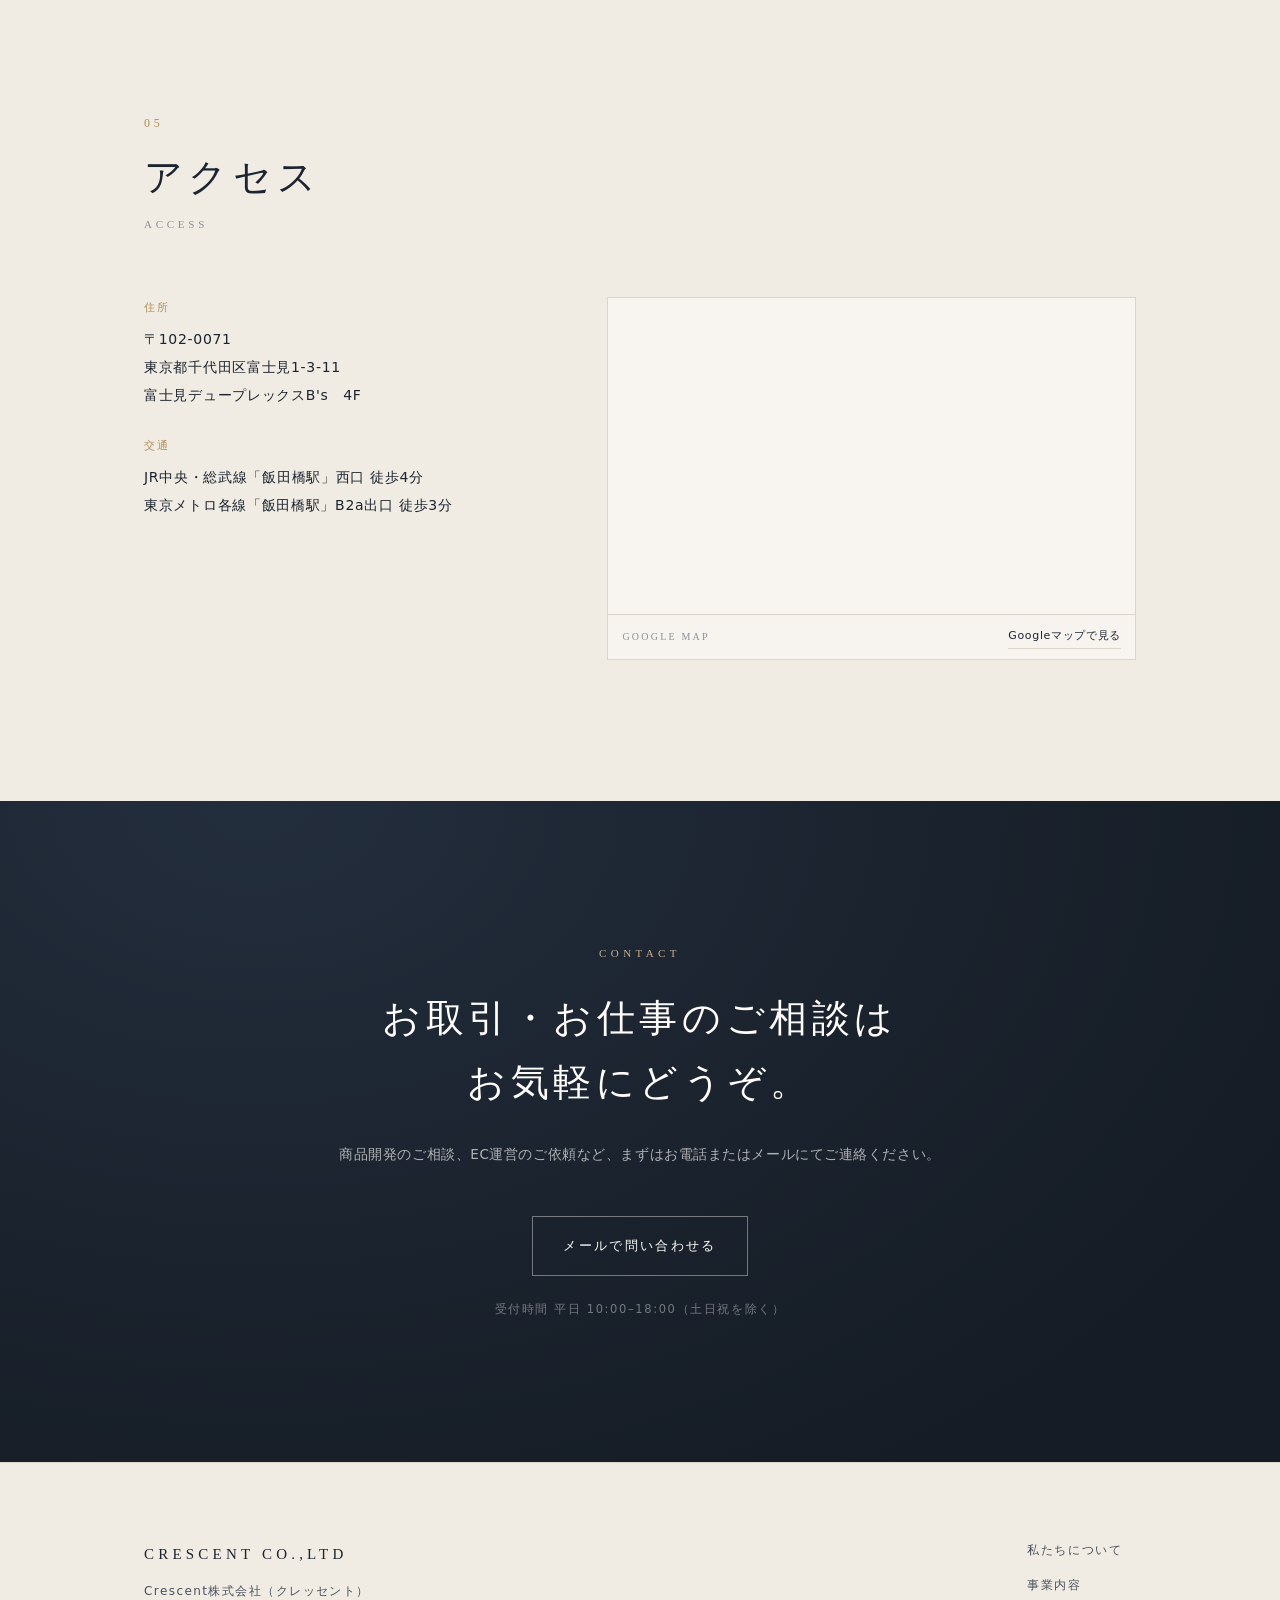
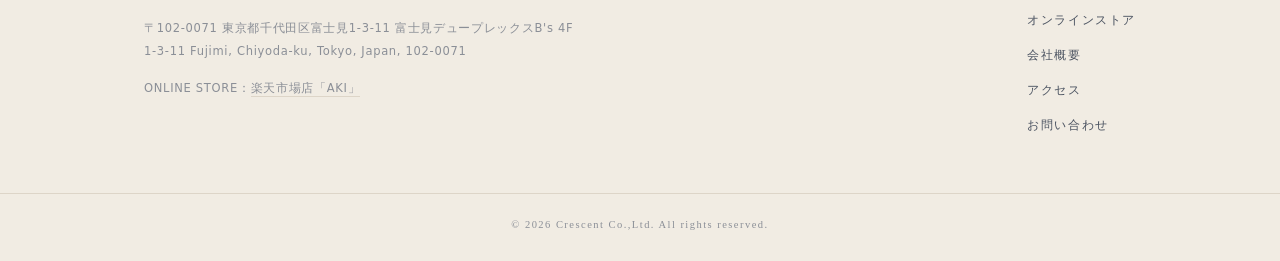
==== commit ee6d343d: "up" ====
--- a/aki-work/company-site/index.html
+++ b/aki-work/company-site/index.html
@@ -24,6 +24,7 @@
   "alternateName": "CRESCENT CO.,LTD",
   "url": "https://example.com/",
   "logo": "assets/img/logo.svg",
+  "sameAs": ["https://www.rakuten.co.jp/aki-select/"],
   "foundingDate": "2022-05-20",
   "founder": { "@type": "Person", "name": "李 金美花" },
   "telephone": "+81-3-6823-2818",
@@ -61,8 +62,9 @@
       <ul class="nav__list">
         <li><a href="#about"><span class="nav__num">01</span>私たちについて</a></li>
         <li><a href="#business"><span class="nav__num">02</span>事業内容</a></li>
-        <li><a href="#company"><span class="nav__num">03</span>会社概要</a></li>
-        <li><a href="#access"><span class="nav__num">04</span>アクセス</a></li>
+        <li><a href="#shop"><span class="nav__num">03</span>オンラインストア</a></li>
+        <li><a href="#company"><span class="nav__num">04</span>会社概要</a></li>
+        <li><a href="#access"><span class="nav__num">05</span>アクセス</a></li>
         <li><a class="nav__cta" href="#contact">お問い合わせ</a></li>
       </ul>
     </nav>
@@ -94,7 +96,7 @@
       </p>
       <div class="hero__actions" data-reveal>
         <a class="btn btn--primary" href="#business">事業内容を見る</a>
-        <a class="btn btn--ghost" href="#company">会社概要</a>
+        <a class="btn btn--ghost" href="#shop">オンラインストア</a>
       </div>
     </div>
 
@@ -118,8 +120,9 @@
         </p>
         <div class="about__body" data-reveal>
           <p>
-            2022年5月の設立以来、私たちはアパレル商品の企画・製造と、
-            楽天市場をはじめとするECストアの運営を一貫して行ってきました。
+            私たちはアパレル商品の企画・製造、
+            なかでも楽天市場店「<a class="link" href="https://www.rakuten.co.jp/aki-select/" target="_blank" rel="noopener">AKI</a>」は、
+            企画から撮影・ページ制作・販売までを自社で担う、私たちの主力ストアです。
           </p>
           <p>
             トレンドを追うだけではなく、素材とシルエット、
@@ -152,7 +155,7 @@
       <div class="cards">
         <article class="card" data-reveal>
           <p class="card__num">01</p>
-          <h3 class="card__title">アパレル企画・製造</h3>
+          <h3 class="card__title">アパレル製品の企画・製造</h3>
           <p class="card__text">
             トレンドリサーチからデザイン、素材選定、生産管理まで。
             国内・海外の生産背景と連携し、量産までを一貫して手がけます。
@@ -164,7 +167,7 @@
           <h3 class="card__title">ECストア運営</h3>
           <p class="card__text">
             楽天市場を中心としたオンラインストアの企画・運営。
-            商品撮影、ページ制作、販促設計までを社内で行っています。
+            店舗「AKI」では商品撮影、ページ制作、販促設計までを社内で行っています。
           </p>
         </article>
 
@@ -180,11 +183,67 @@
     </div>
   </section>
 
+
+  <!-- ============ SHOP ============ -->
+  <section class="section" id="shop">
+    <div class="wrap">
+      <div class="section__head">
+        <p class="section__num" data-reveal>03</p>
+        <h2 class="section__title" data-reveal>オンラインストア<small>ONLINE STORE</small></h2>
+      </div>
+
+      <div class="shop">
+        <div class="shop__visuals" data-reveal>
+          <a class="shop__visual" href="https://www.rakuten.co.jp/aki-select/" target="_blank" rel="noopener">
+            <img src="assets/img/aki-shop-banner.jpg" alt="楽天市場店「AKI」の店舗バナー" width="1206" height="402" loading="lazy">
+          </a>
+          <a class="shop__visual shop__visual--sub" href="https://www.rakuten.co.jp/aki-select/" target="_blank" rel="noopener">
+            <img src="assets/img/aki-shop-banner-02.jpg" alt="楽天市場店「AKI」のバナー（ワイド）" width="1206" height="302" loading="lazy">
+          </a>
+          <p class="shop__caption">楽天市場店「AKI」の店舗バナー（一例）</p>
+        </div>
+
+        <div class="shop__body" data-reveal>
+          <p class="shop__label">楽天市場店</p>
+          <h3 class="shop__title">AKI</h3>
+          <p class="shop__text">
+            大人の女性のためのデイリーウェアを中心に、
+            ベーシックからトレンドまでを幅広く取りそろえています。
+            毎日のコーディネートに取り入れやすいアイテムを、企画から販売まで自社で。
+          </p>
+
+          <dl class="shop__meta">
+            <dt>ショップ名</dt>
+            <dd>AKI（楽天市場店）</dd>
+            <dt>ショップコード</dt>
+            <dd>aki-select</dd>
+            <dt>取扱い</dt>
+            <dd>レディースファッション／雑貨</dd>
+          </dl>
+
+          <div class="shop__actions">
+            <a class="btn btn--primary" href="https://www.rakuten.co.jp/aki-select/" target="_blank" rel="noopener">
+              楽天市場店を見る
+            </a>
+            <a class="btn btn--ghost" href="https://item.rakuten.co.jp/aki-select/c/" target="_blank" rel="noopener">
+              カテゴリ一覧
+            </a>
+          </div>
+
+          <p class="shop__url">
+            <span class="shop__url-label">SHOP URL</span>
+            <a class="link" href="https://www.rakuten.co.jp/aki-select/" target="_blank" rel="noopener">https://www.rakuten.co.jp/aki-select/</a>
+          </p>
+        </div>
+      </div>
+    </div>
+  </section>
+
   <!-- ============ COMPANY ============ -->
   <section class="section" id="company">
     <div class="wrap">
       <div class="section__head">
-        <p class="section__num" data-reveal>03</p>
+        <p class="section__num" data-reveal>04</p>
         <h2 class="section__title" data-reveal>会社概要<small>COMPANY</small></h2>
       </div>
 
@@ -211,15 +270,15 @@
                 富士見デュープレックスB's　4F
               </td>
             </tr>
-            <tr>
+            <!-- <tr>
               <th scope="row">電話番号</th>
               <td><a class="link" href="tel:+81368232818">03-6823-2818</a></td>
-            </tr>
+            </tr> -->
             <tr>
               <th scope="row">事業内容</th>
               <td>
                 アパレル商品の企画・製造・販売<br>
-                ECサイト（楽天市場ほか）の運営<br>
+                ECサイト（楽天市場「AKI」ほか）の運営<br>
                 ブランドディレクション
               </td>
             </tr>
@@ -241,7 +300,7 @@
   <section class="section section--tint" id="access">
     <div class="wrap">
       <div class="section__head">
-        <p class="section__num" data-reveal>04</p>
+        <p class="section__num" data-reveal>05</p>
         <h2 class="section__title" data-reveal>アクセス<small>ACCESS</small></h2>
       </div>
 
@@ -250,8 +309,8 @@
           <dl class="access__dl">
             <dt>住所</dt>
             <dd>〒102-0071<br>東京都千代田区富士見1-3-11<br>富士見デュープレックスB's　4F</dd>
-            <dt>電話</dt>
-            <dd><a class="link" href="tel:+81368232818">03-6823-2818</a></dd>
+            <!-- <dt>電話</dt>
+            <dd><a class="link" href="tel:+81368232818">03-6823-2818</a></dd> -->
             <dt>交通</dt>
             <dd>
               JR中央・総武線「飯田橋駅」西口 徒歩4分<br>
@@ -284,8 +343,8 @@
         商品開発のご相談、EC運営のご依頼など、まずはお電話またはメールにてご連絡ください。
       </p>
       <div class="contact__actions" data-reveal>
-        <a class="btn btn--primary" href="tel:+81368232818">03-6823-2818</a>
-        <a class="btn btn--ghost" href="mailto:info@example.com">メールで問い合わせる</a>
+        <!-- <a class="btn btn--primary" href="tel:+81368232818">03-6823-2818</a> -->
+        <a class="btn btn--ghost" href="mailto:shop@aki-select.com">メールで問い合わせる</a>
       </div>
       <p class="contact__note" data-reveal>受付時間 平日 10:00–18:00（土日祝を除く）</p>
     </div>
@@ -303,12 +362,16 @@
         〒102-0071 東京都千代田区富士見1-3-11 富士見デュープレックスB's 4F<br>
         1-3-11 Fujimi, Chiyoda-ku, Tokyo, Japan, 102-0071
       </p>
-      <p class="site-footer__addr"><a class="link" href="tel:+81368232818">TEL 03-6823-2818</a></p>
+      <!-- <p class="site-footer__addr"><a class="link" href="tel:+81368232818">TEL 03-6823-2818</a></p> -->
+      <p class="site-footer__addr">
+        ONLINE STORE：<a class="link" href="https://www.rakuten.co.jp/aki-select/" target="_blank" rel="noopener">楽天市場店「AKI」</a>
+      </p>
     </div>
 
     <nav class="site-footer__nav" aria-label="フッターメニュー">
       <a href="#about">私たちについて</a>
       <a href="#business">事業内容</a>
+      <a href="#shop">オンラインストア</a>
       <a href="#company">会社概要</a>
       <a href="#access">アクセス</a>
       <a href="#contact">お問い合わせ</a>
--- a/aki-work/company-site/assets/css/style.css
+++ b/aki-work/company-site/assets/css/style.css
@@ -137,10 +137,10 @@
   font-size:9px; letter-spacing:.22em; color:var(--ink-faint); margin-top:3px;
 }
 
-.nav__list{ display:flex; align-items:center; gap:clamp(18px, 2.2vw, 34px); }
+.nav__list{ display:flex; align-items:center; gap:clamp(14px, 1.8vw, 30px); }
 .nav__list a{
   position:relative;
-  font-size:12px; letter-spacing:.14em;
+  font-size:11.5px; letter-spacing:.12em;
   padding-block:6px;
   transition:color .3s;
 }
@@ -332,6 +332,84 @@
 }
 .card__text{ color:var(--ink-soft); font-size:13.5px; line-height:2; }
 
+
+/* =========================================================
+   ONLINE STORE（楽天市場店 AKI）
+   ========================================================= */
+.shop{
+  display:grid;
+  grid-template-columns:minmax(0,1.1fr) minmax(0,1fr);
+  gap:clamp(26px, 3.6vw, 56px);
+  align-items:start;
+}
+.shop__visuals{ display:grid; gap:14px; }
+
+.shop__caption{
+  font-size:10.5px; letter-spacing:.08em;
+  color:var(--ink-faint);
+  margin-top:2px;
+}
+.shop__visual{
+  display:block;
+  position:relative;
+  overflow:hidden;
+  background:var(--paper-warm);
+  border:1px solid var(--line);
+  box-shadow:0 18px 44px -32px rgba(28,36,48,.45);
+}
+.shop__visual img{
+  width:100%; height:auto;
+  transition:transform 1.1s var(--ease), filter .6s var(--ease);
+}
+.shop__visual:hover img{ transform:scale(1.03); }
+
+.shop__label{
+  font-family:var(--serif-en);
+  font-size:11px; letter-spacing:.30em; color:var(--gold);
+  margin-bottom:10px;
+}
+.shop__title{
+  font-family:var(--serif-en);
+  font-weight:400; font-style:italic;
+  font-size:clamp(38px, 5vw, 62px);
+  letter-spacing:.06em;
+  line-height:1.05;
+  margin-bottom:22px;
+}
+.shop__text{
+  color:var(--ink-soft);
+  font-size:13.5px; line-height:2.05;
+  margin-bottom:clamp(22px, 3vw, 34px);
+}
+.shop__meta{
+  display:grid;
+  grid-template-columns:auto 1fr;
+  gap:10px 22px;
+  padding-block:22px;
+  border-top:1px solid var(--line);
+  border-bottom:1px solid var(--line);
+  margin-bottom:clamp(24px, 3vw, 34px);
+}
+.shop__meta dt{
+  font-size:11px; letter-spacing:.16em; color:var(--ink-faint);
+  white-space:nowrap;
+}
+.shop__meta dd{ font-size:12.5px; letter-spacing:.06em; }
+.shop__actions{ display:flex; flex-wrap:wrap; gap:12px; }
+.shop__url{
+  margin-top:22px;
+  font-family:var(--serif-en);
+  font-size:11.5px; letter-spacing:.04em;
+  color:var(--ink-faint);
+  word-break:break-all;
+}
+.shop__url-label{
+  display:inline-block;
+  font-size:9px; letter-spacing:.28em;
+  color:var(--gold);
+  margin-right:12px;
+}
+
 /* =========================================================
    COMPANY TABLE
    ========================================================= */
@@ -516,6 +594,7 @@
    ========================================================= */
 @media (max-width: 980px){
   .about{ grid-template-columns:1fr; }
+  .shop{ grid-template-columns:1fr; }
   .access{ grid-template-columns:1fr; }
   .cards{ grid-template-columns:1fr; }
   .company-en{ padding-left:0; border-left:0; }
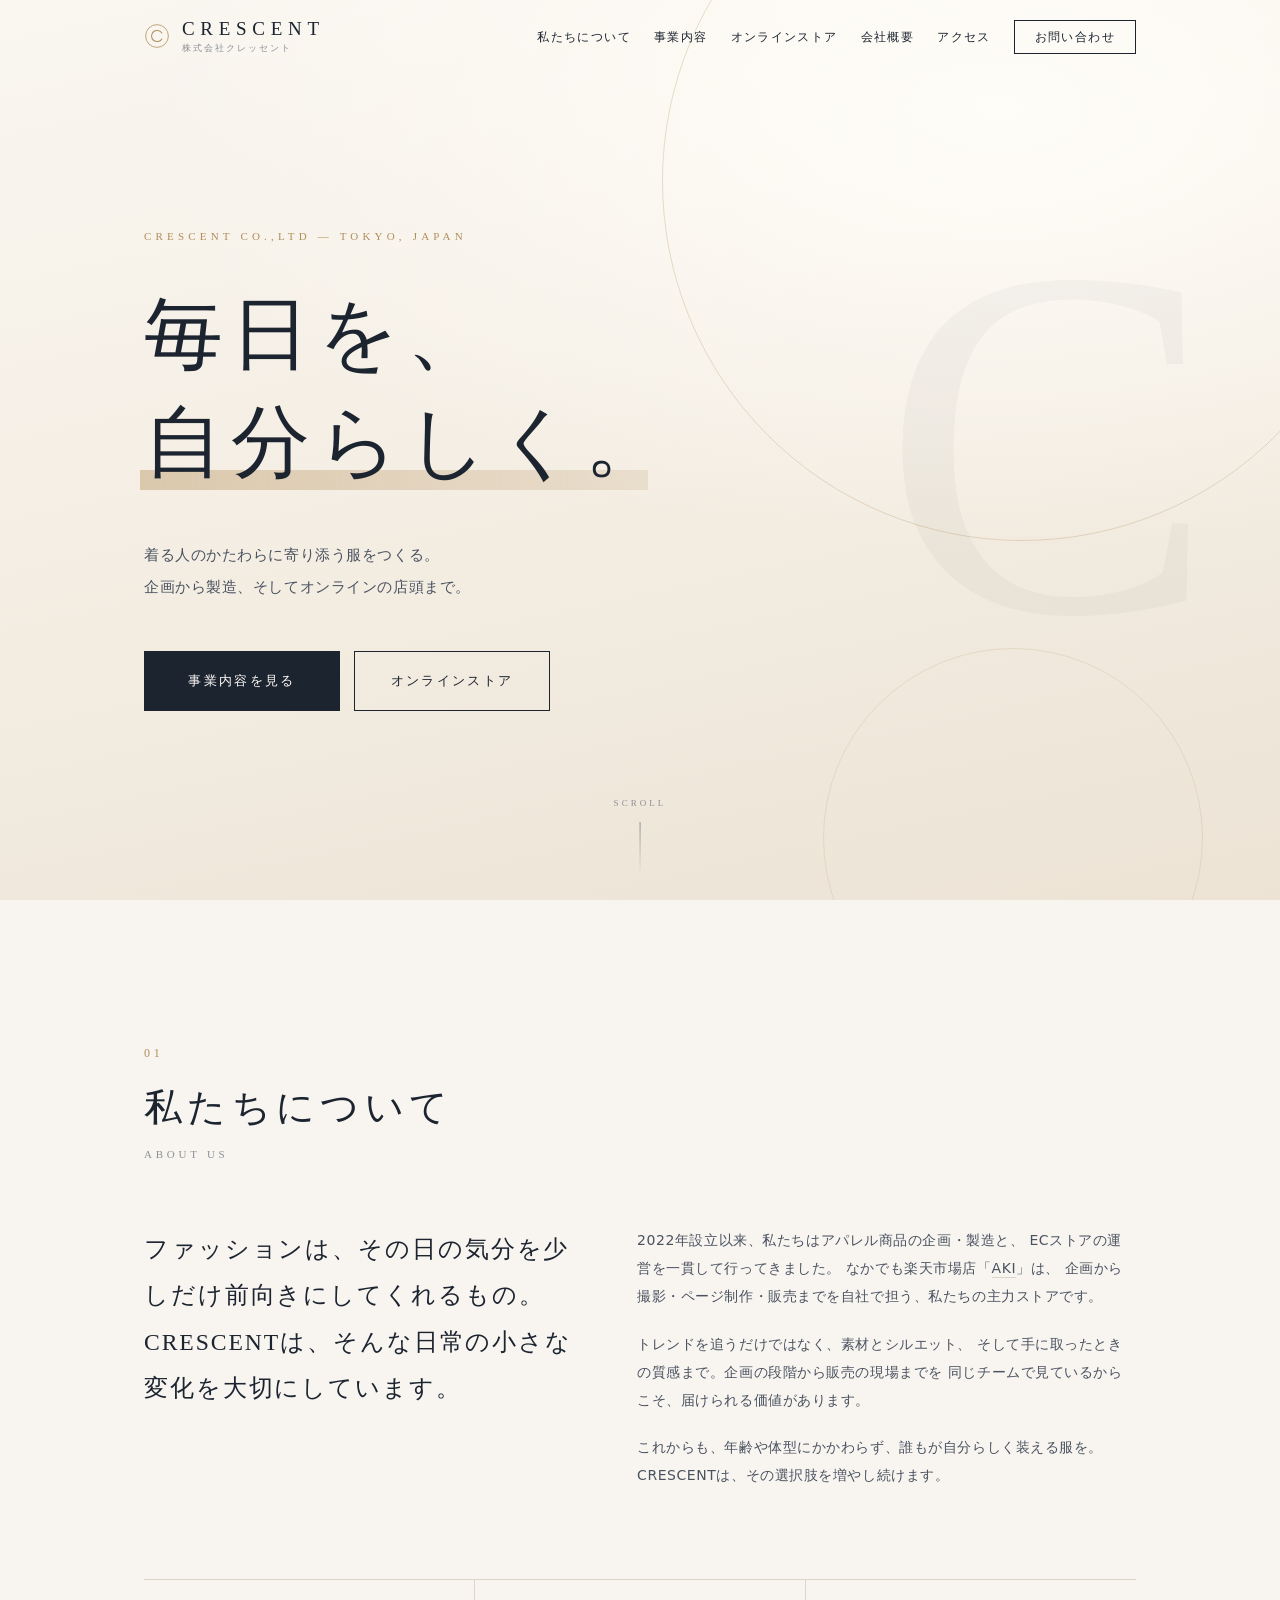
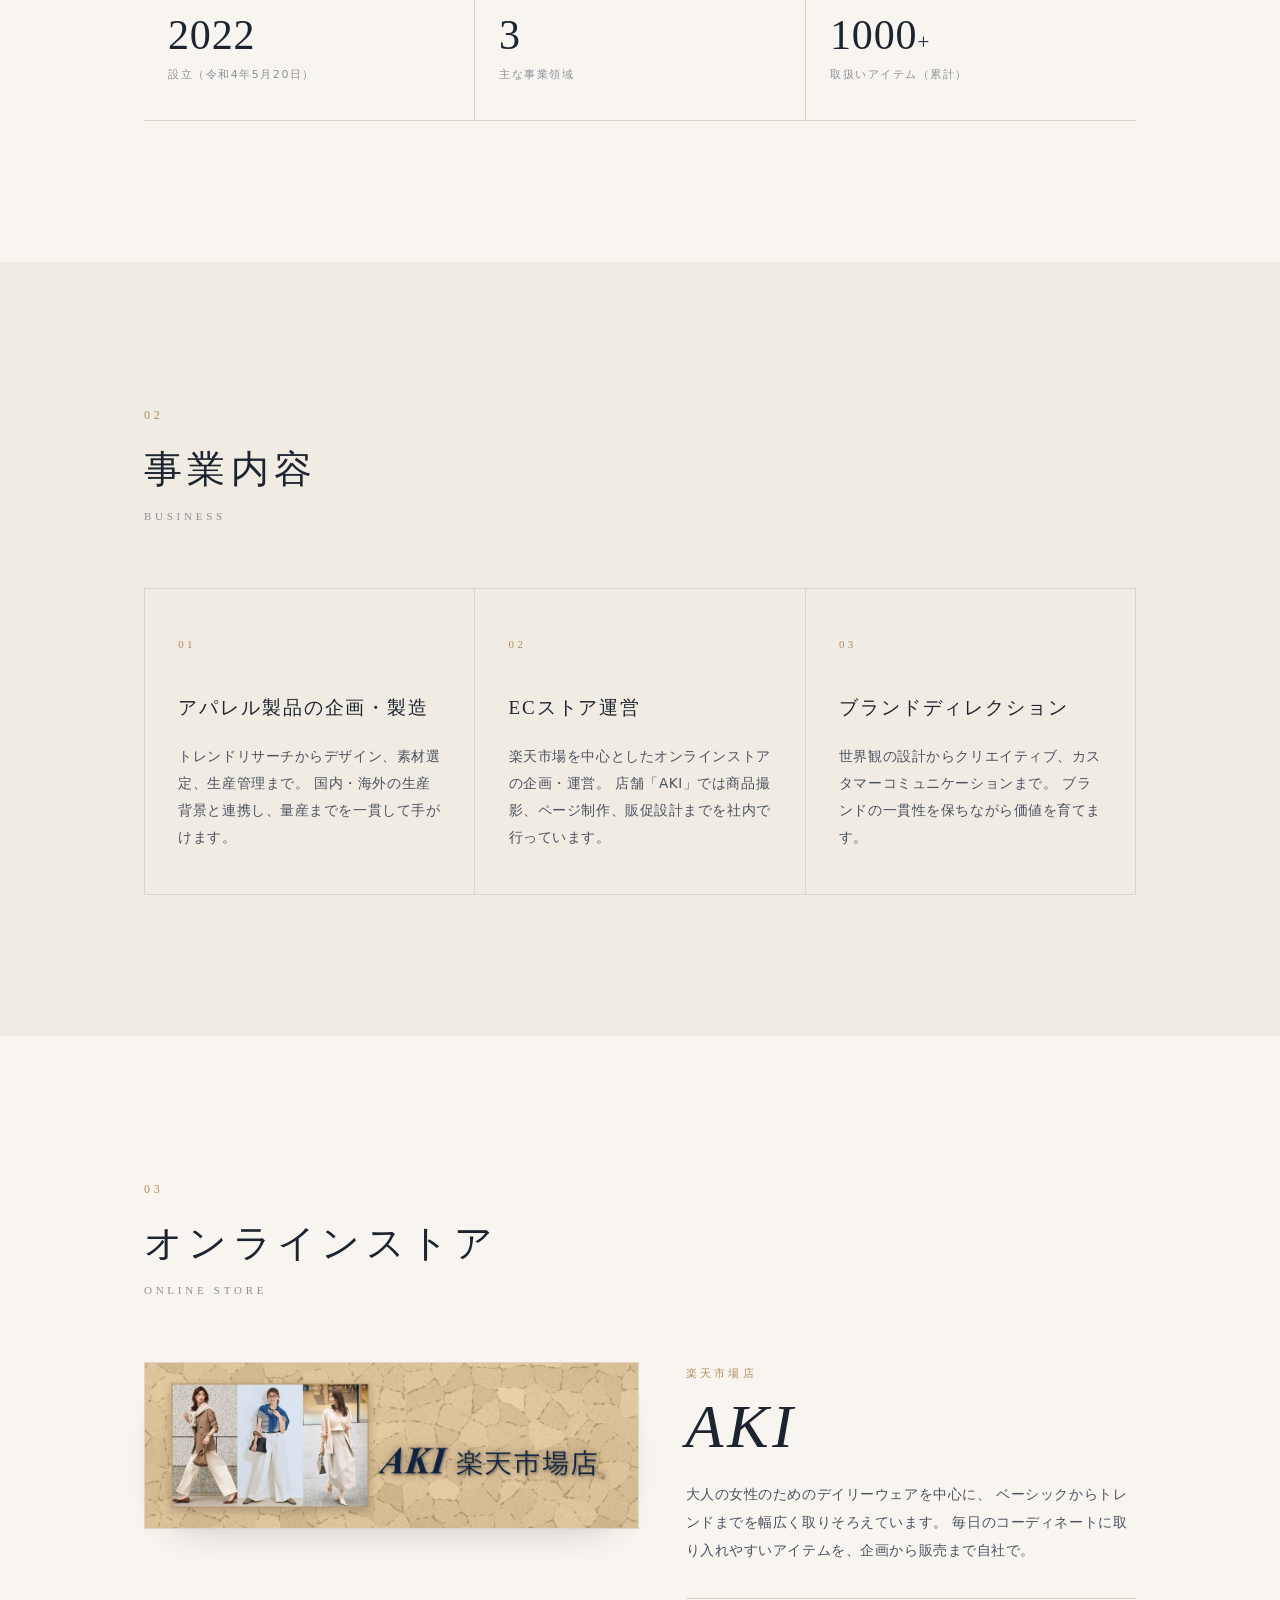
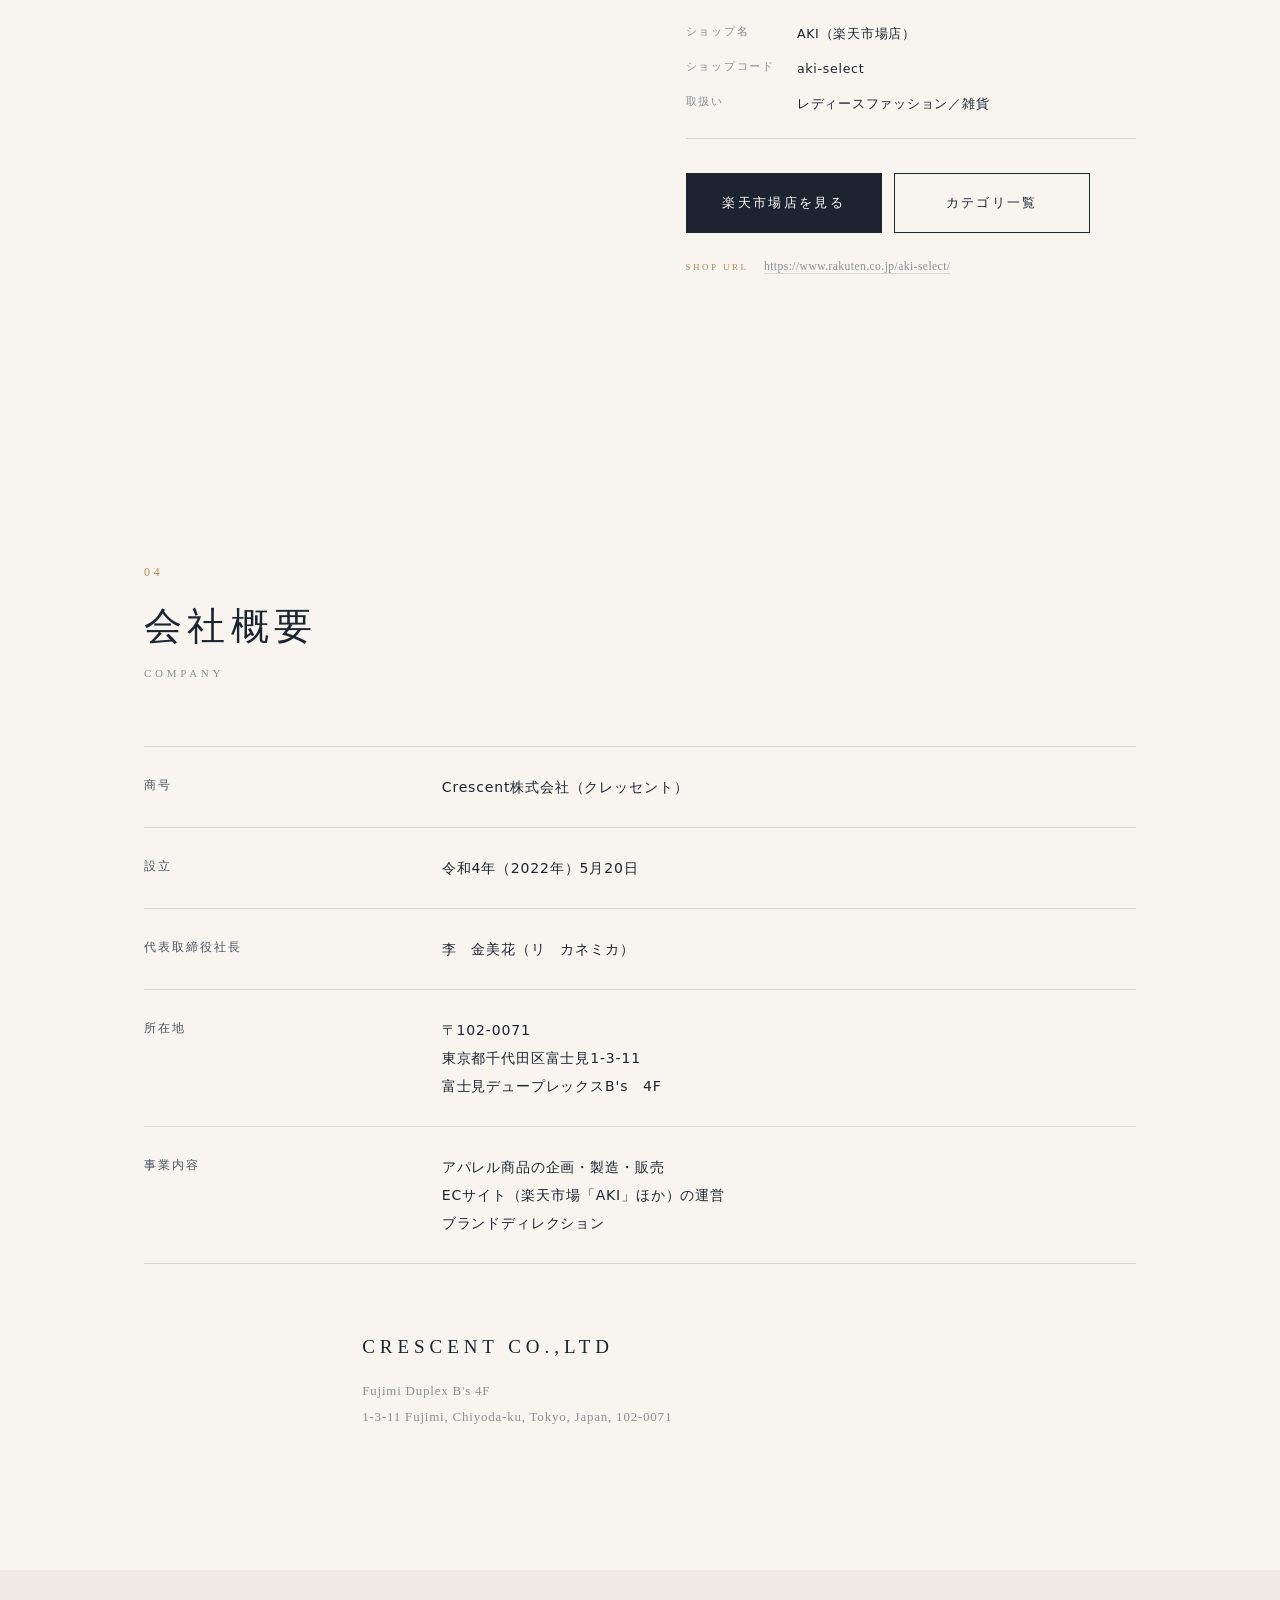
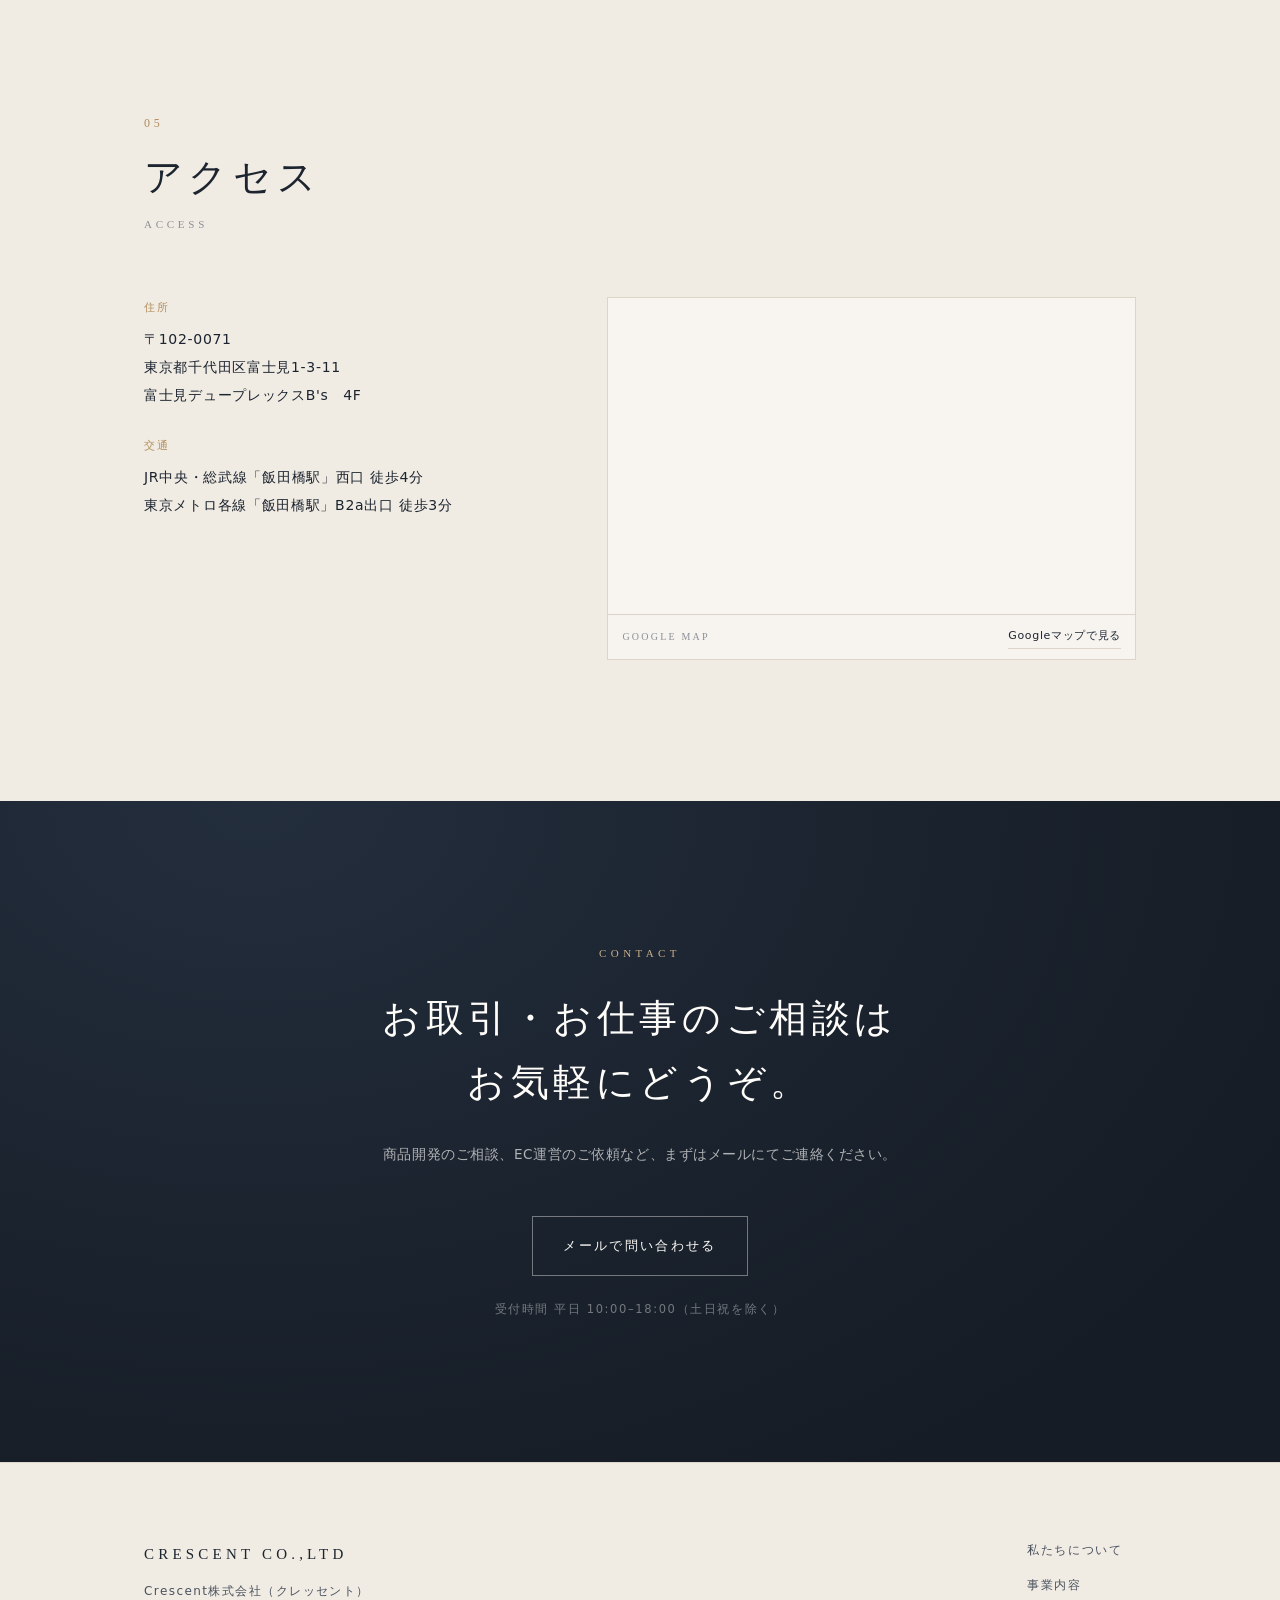
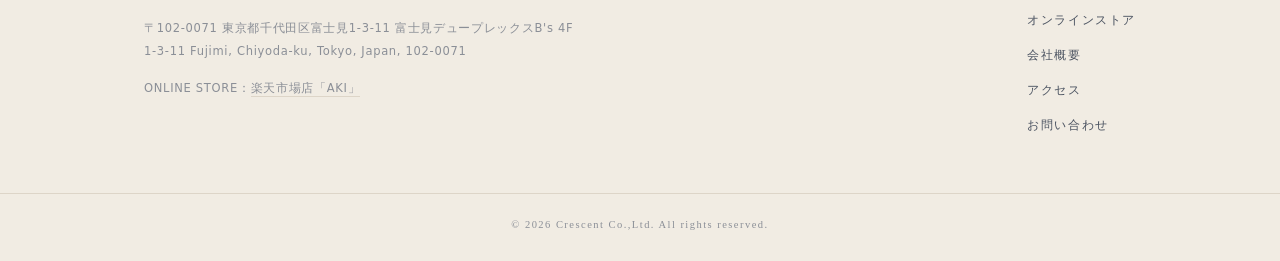
==== commit ce0a683c: "up" ====
--- a/aki-work/company-site/index.html
+++ b/aki-work/company-site/index.html
@@ -120,7 +120,8 @@
         </p>
         <div class="about__body" data-reveal>
           <p>
-            私たちはアパレル商品の企画・製造、
+            2022年設立以来、私たちはアパレル商品の企画・製造と、
+            ECストアの運営を一貫して行ってきました。
             なかでも楽天市場店「<a class="link" href="https://www.rakuten.co.jp/aki-select/" target="_blank" rel="noopener">AKI</a>」は、
             企画から撮影・ページ制作・販売までを自社で担う、私たちの主力ストアです。
           </p>
@@ -197,10 +198,10 @@
           <a class="shop__visual" href="https://www.rakuten.co.jp/aki-select/" target="_blank" rel="noopener">
             <img src="assets/img/aki-shop-banner.jpg" alt="楽天市場店「AKI」の店舗バナー" width="1206" height="402" loading="lazy">
           </a>
-          <a class="shop__visual shop__visual--sub" href="https://www.rakuten.co.jp/aki-select/" target="_blank" rel="noopener">
+          <!-- <a class="shop__visual shop__visual--sub" href="https://www.rakuten.co.jp/aki-select/" target="_blank" rel="noopener">
             <img src="assets/img/aki-shop-banner-02.jpg" alt="楽天市場店「AKI」のバナー（ワイド）" width="1206" height="302" loading="lazy">
-          </a>
-          <p class="shop__caption">楽天市場店「AKI」の店舗バナー（一例）</p>
+          </a> -->
+          <!-- <p class="shop__caption">楽天市場店「AKI」の店舗バナー（一例）</p> -->
         </div>
 
         <div class="shop__body" data-reveal>
@@ -340,7 +341,7 @@
       <p class="contact__eyebrow" data-reveal>CONTACT</p>
       <h2 class="contact__title" data-reveal>お取引・お仕事のご相談は<br>お気軽にどうぞ。</h2>
       <p class="contact__text" data-reveal>
-        商品開発のご相談、EC運営のご依頼など、まずはお電話またはメールにてご連絡ください。
+        商品開発のご相談、EC運営のご依頼など、まずはメールにてご連絡ください。
       </p>
       <div class="contact__actions" data-reveal>
         <!-- <a class="btn btn--primary" href="tel:+81368232818">03-6823-2818</a> -->
